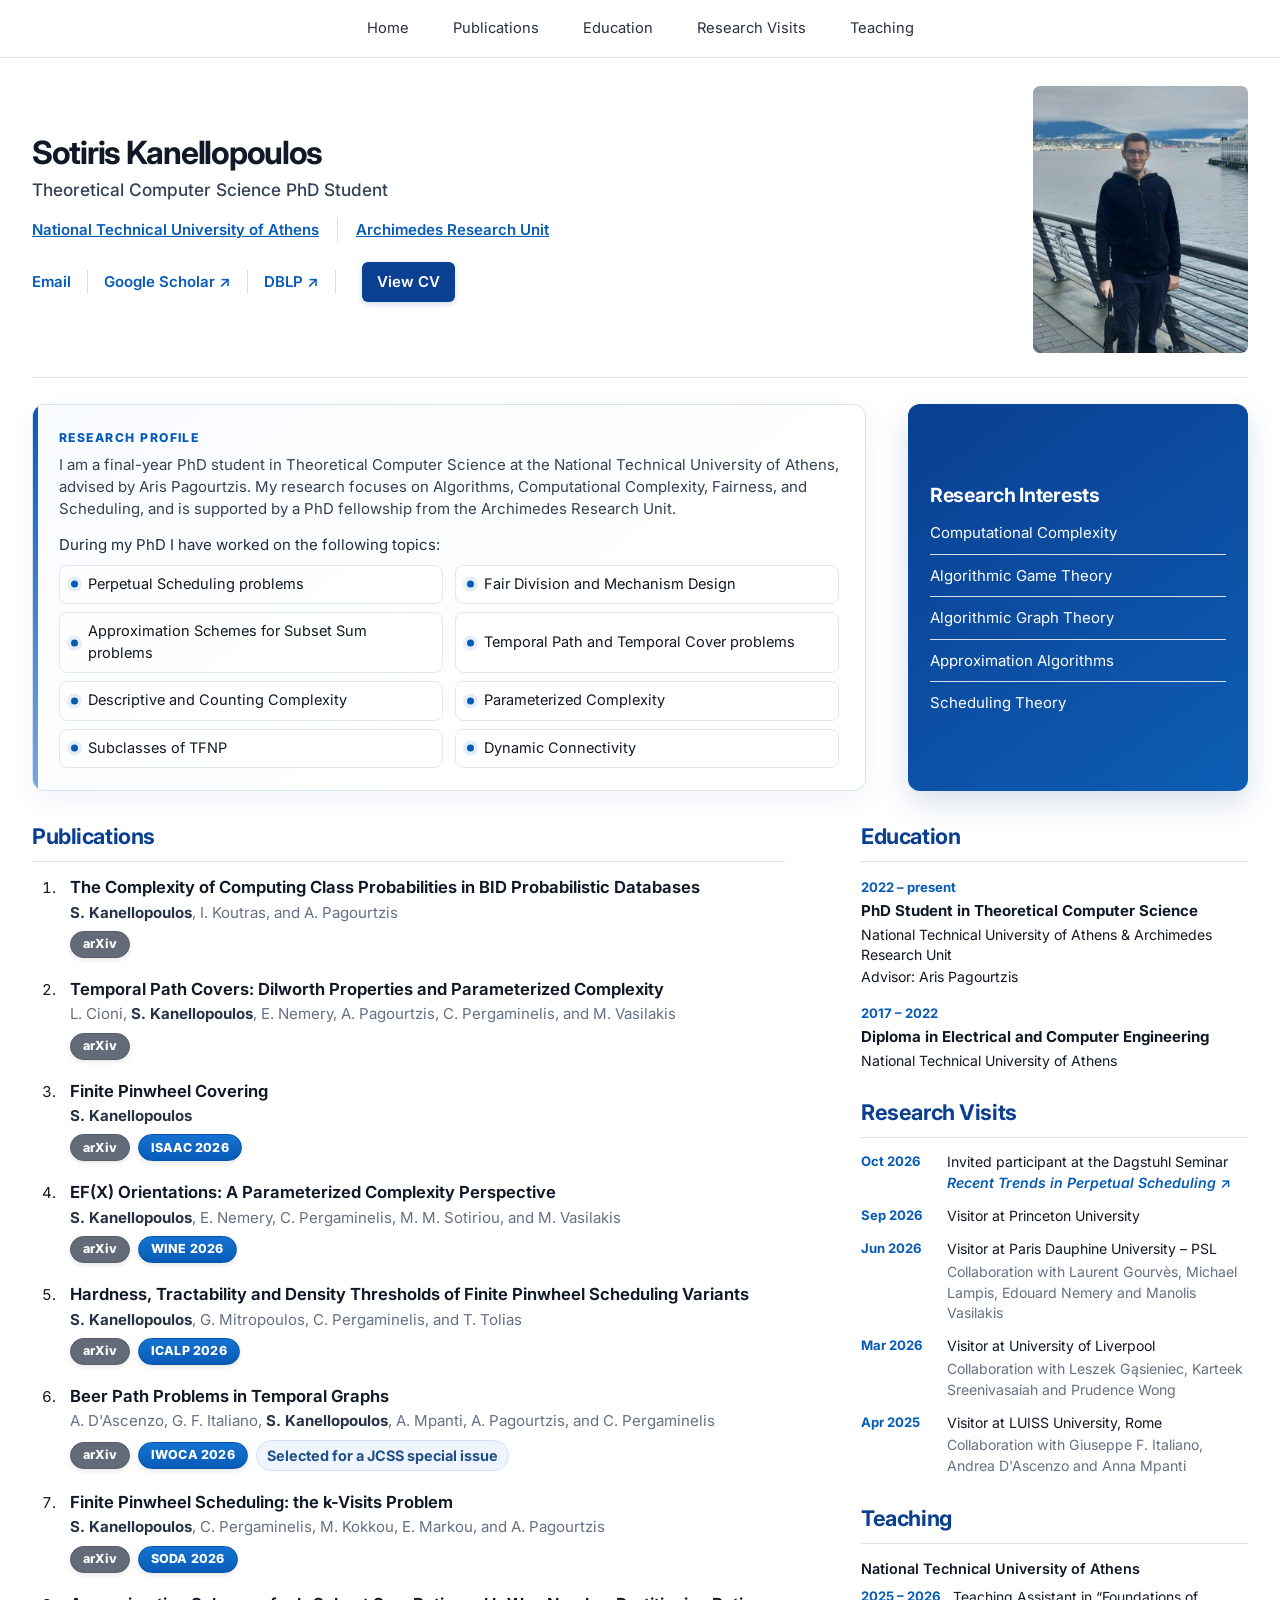
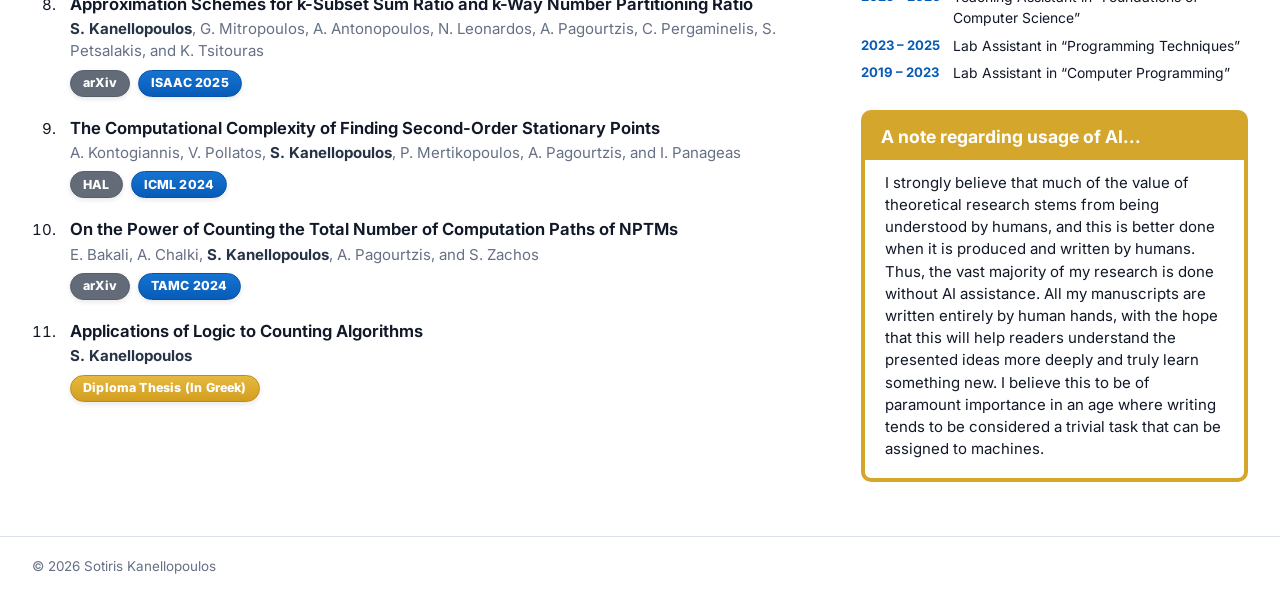
==== index.html @ 63fe0622 "Add files via upload" ====
<!doctype html>
<html lang="en">
<head>
  <meta charset="utf-8">
  <meta name="viewport" content="width=device-width, initial-scale=1">
  <meta name="description" content="Academic homepage of Sotiris Kanellopoulos, Theoretical Computer Science PhD student at the National Technical University of Athens and Archimedes Research Unit.">
  <title>Sotiris Kanellopoulos — Theoretical Computer Science</title>
  <link rel="preconnect" href="https://fonts.googleapis.com">
  <link rel="preconnect" href="https://fonts.gstatic.com" crossorigin>
  <link href="https://fonts.googleapis.com/css2?family=Inter:wght@400;500;600;700&family=Source+Serif+4:wght@600;700&display=swap" rel="stylesheet">
  <link rel="stylesheet" href="styles.css">
</head>
<body>
  <a class="skip-link" href="#main">Skip to content</a>

  <header class="site-header">
    <div class="nav-wrap">
      <button class="menu-button" aria-expanded="false" aria-controls="navigation">Menu</button>
      <nav id="navigation" aria-label="Primary navigation">
        <a href="#top">Home</a>
        <a href="#publications">Publications</a>
        <a href="#education">Education</a>
        <a href="#visits">Research Visits</a>
        <a href="#teaching">Teaching</a>
      </nav>
    </div>
  </header>

  <main id="main" class="page-shell">
    <section id="top" class="profile-header">
      <div class="profile-main">
        <h1>Sotiris Kanellopoulos</h1>
        <p class="position">Theoretical Computer Science PhD Student</p>

        <div class="affiliation-row" aria-label="Affiliations">
          <a href="https://www.ntua.gr/en/" target="_blank" rel="noopener">National Technical University of Athens</a>
          <span class="divider" aria-hidden="true"></span>
          <a href="https://archimedesai.gr/en/" target="_blank" rel="noopener">Archimedes Research Unit</a>
        </div>

        <div class="profile-links" aria-label="Profile links">
          <a href="mailto:sotkanel99@gmail.com">Email</a>
          <span class="link-divider" aria-hidden="true"></span>
          <a href="https://scholar.google.com/citations?user=l8Dv_PEAAAAJ&amp;hl=en" target="_blank" rel="noopener">Google Scholar ↗</a>
          <span class="link-divider" aria-hidden="true"></span>
          <a href="https://dblp.org/pid/349/8067.html" target="_blank" rel="noopener">DBLP ↗</a>
          <span class="link-divider" aria-hidden="true"></span>
          <a class="cv-button" href="assets/cv_Sotiris.pdf" target="_blank">View CV</a>
        </div>
      </div>
      <figure class="portrait">
        <img src="assets/profile.jpg" alt="Portrait of Sotiris Kanellopoulos">
      </figure>
    </section>

    <section id="research" class="research-intro">
      <div class="research-copy">
        <div class="research-kicker">Research profile</div>
        <p class="research-lead">I am a final-year PhD student in Theoretical Computer Science at the National Technical University of Athens, advised by Aris Pagourtzis. My research focuses on Algorithms, Computational Complexity, Fairness, and Scheduling, and is supported by a PhD fellowship from the Archimedes Research Unit.</p>
        <p class="research-subheading">During my PhD I have worked on the following topics:</p>
        <ul class="research-topics">
          <li>Perpetual Scheduling problems</li>
          <li>Fair Division and Mechanism Design</li>
          <li>Approximation Schemes for Subset Sum problems</li>
          <li>Temporal Path and Temporal Cover problems</li>
		  <li>Descriptive and Counting Complexity</li>
		  <li>Parameterized Complexity</li>
          <li>Subclasses of TFNP</li>
		  <li>Dynamic Connectivity</li>
        </ul>
      </div>
      <aside class="interest-card">
        <h2>Research Interests</h2>
        <ul class="interest-list">
          <li>Computational Complexity</li>
          <li>Algorithmic Game Theory</li>
          <li>Algorithmic Graph Theory</li>
          <li>Approximation Algorithms</li>
          <li>Scheduling Theory</li>
        </ul>
      </aside>
    </section>

    <div class="content-grid">
      <section id="publications" class="main-column">
        <h2 class="section-heading">Publications</h2>
        <ol class="publication-list">
		  <li>
            <article class="publication">
              <h3>The Complexity of Computing Class Probabilities in BID Probabilistic Databases</h3>
              <p class="authors"><strong>S. Kanellopoulos</strong>, I. Koutras, and A. Pagourtzis</p>
              <div class="badges">
                <a class="badge badge-preprint" href="https://arxiv.org/abs/2609.21245" target="_blank" rel="noopener">arXiv</a>
              </div>
            </article>
          </li>
          <li>
            <article class="publication">
              <h3>Temporal Path Covers: Dilworth Properties and Parameterized Complexity</h3>
              <p class="authors">L. Cioni, <strong>S. Kanellopoulos</strong>, E. Nemery, A. Pagourtzis, C. Pergaminelis, and M. Vasilakis</p>
              <div class="badges">
                <a class="badge badge-preprint" href="https://arxiv.org/abs/2607.00118" target="_blank" rel="noopener">arXiv</a>
              </div>
            </article>
          </li>
		  <li>
            <article class="publication">
              <h3>Finite Pinwheel Covering</h3>
              <p class="authors"><strong>S. Kanellopoulos</strong></p>
              <div class="badges">
                <a class="badge badge-preprint" href="https://arxiv.org/abs/2607.28574" target="_blank" rel="noopener">arXiv</a><a class="badge badge-venue" href="placeholder" target="_blank" rel="noopener">ISAAC 2026</a>
              </div>
            </article>
          </li>
          <li>
            <article class="publication">
              <h3>EF(X) Orientations: A Parameterized Complexity Perspective</h3>
              <p class="authors"><strong>S. Kanellopoulos</strong>, E. Nemery, C. Pergaminelis, M. M. Sotiriou, and M. Vasilakis</p>
              <div class="badges">
                <a class="badge badge-preprint" href="https://arxiv.org/abs/2512.25033" target="_blank" rel="noopener">arXiv</a><a class="badge badge-venue" href="placeholder" target="_blank" rel="noopener">WINE 2026</a>
              </div>
            </article>
          </li>
          <li>
            <article class="publication">
              <h3>Hardness, Tractability and Density Thresholds of Finite Pinwheel Scheduling Variants</h3>
              <p class="authors"><strong>S. Kanellopoulos</strong>, G. Mitropoulos, C. Pergaminelis, and T. Tolias</p>
              <div class="badges"><a class="badge badge-preprint" href="https://arxiv.org/abs/2604.16030" target="_blank" rel="noopener">arXiv</a><a class="badge badge-venue" href="https://drops.dagstuhl.de/entities/document/10.4230/LIPIcs.ICALP.2026.122" target="_blank" rel="noopener">ICALP 2026</a></div>
            </article>
          </li>
          <li>
            <article class="publication">
              <h3>Beer Path Problems in Temporal Graphs</h3>
              <p class="authors">A. D'Ascenzo, G. F. Italiano, <strong>S. Kanellopoulos</strong>, A. Mpanti, A. Pagourtzis, and C. Pergaminelis</p>
              <div class="badges"><a class="badge badge-preprint" href="https://arxiv.org/abs/2507.08685" target="_blank" rel="noopener">arXiv</a><a class="badge badge-venue" href="https://link.springer.com/chapter/10.1007/978-3-032-27732-9_16" target="_blank" rel="noopener">IWOCA 2026</a><span class="note note-highlight">Selected for a JCSS special issue</span></div>
            </article>
          </li>
          <li>
            <article class="publication">
              <h3>Finite Pinwheel Scheduling: the k-Visits Problem</h3>
              <p class="authors"><strong>S. Kanellopoulos</strong>, C. Pergaminelis, M. Kokkou, E. Markou, and A. Pagourtzis</p>
              <div class="badges"><a class="badge badge-preprint" href="https://arxiv.org/abs/2507.11681" target="_blank" rel="noopener">arXiv</a><a class="badge badge-venue" href="https://epubs.siam.org/doi/10.1137/1.9781611978971.16" target="_blank" rel="noopener">SODA 2026</a></div>
            </article>
          </li>
          <li>
            <article class="publication">
              <h3>Approximation Schemes for k-Subset Sum Ratio and k-Way Number Partitioning Ratio</h3>
              <p class="authors"><strong>S. Kanellopoulos</strong>, G. Mitropoulos, A. Antonopoulos, N. Leonardos, A. Pagourtzis, C. Pergaminelis, S. Petsalakis, and K. Tsitouras</p>
              <div class="badges"><a class="badge badge-preprint" href="https://arxiv.org/abs/2503.18241" target="_blank" rel="noopener">arXiv</a><a class="badge badge-venue" href="https://drops.dagstuhl.de/entities/document/10.4230/LIPIcs.ISAAC.2025.44" target="_blank" rel="noopener">ISAAC 2025</a></div>
            </article>
          </li>
          <li>
            <article class="publication">
              <h3>The Computational Complexity of Finding Second-Order Stationary Points</h3>
              <p class="authors">A. Kontogiannis, V. Pollatos, <strong>S. Kanellopoulos</strong>, P. Mertikopoulos, A. Pagourtzis, and I. Panageas</p>
              <div class="badges"><a class="badge badge-preprint" href="https://hal.science/hal-04629307v1/file/Main.pdf" target="_blank" rel="noopener">HAL</a><a class="badge badge-venue" href="https://dl.acm.org/doi/10.5555/3692070.3693079" target="_blank" rel="noopener">ICML 2024</a></div>
            </article>
          </li>
          <li>
            <article class="publication">
              <h3>On the Power of Counting the Total Number of Computation Paths of NPTMs</h3>
              <p class="authors">E. Bakali, A. Chalki, <strong>S. Kanellopoulos</strong>, A. Pagourtzis, and S. Zachos</p>
              <div class="badges"><a class="badge badge-preprint" href="https://arxiv.org/abs/2306.11614" target="_blank" rel="noopener">arXiv</a><a class="badge badge-venue" href="https://link.springer.com/chapter/10.1007/978-981-97-2340-9_18" target="_blank" rel="noopener">TAMC 2024</a></div>
            </article>
          </li>
		  <li>
            <article class="publication">
              <h3>Applications of Logic to Counting Algorithms</h3>
              <p class="authors"><strong>S. Kanellopoulos</strong></p>
              <div class="badges"><a class="badge badge-thesis" href="https://scholar.google.com/scholar?oi=bibs&cluster=3427278727958970105&btnI=1&hl=en" target="_blank" rel="noopener">Diploma Thesis (In Greek)</a></div>
            </article>
          </li>
        </ol>
      </section>

      <aside class="side-column">
        <section id="education" class="sidebar-section">
          <h2 class="section-heading">Education</h2>
          <article class="compact-entry">
            <span class="date">2022 – present</span>
            <h3>PhD Student in Theoretical Computer Science</h3>
            <p>National Technical University of Athens & Archimedes Research Unit</p>
            <p>Advisor: Aris Pagourtzis</p>
          </article>
          <article class="compact-entry">
            <span class="date">2017 – 2022</span>
            <h3>Diploma in Electrical and Computer Engineering</h3>
            <p>National Technical University of Athens</p>
          </article>
        </section>

        <section id="visits" class="sidebar-section">
          <h2 class="section-heading">Research Visits</h2>
          <div class="timeline">
            <article><span class="date">Oct 2026</span><div><p>Invited participant at the Dagstuhl Seminar <a href="https://www.dagstuhl.de/seminars/seminar-calendar/seminar-details/26412" target="_blank" rel="noopener"><em>Recent Trends in Perpetual Scheduling</em> ↗</a></p></div></article>
            <article><span class="date">Sep 2026</span><div><p>Visitor at Princeton University</p></div></article>
            <article><span class="date">Jun 2026</span><div><p>Visitor at Paris Dauphine University – PSL</p><p class="muted">Collaboration with Laurent Gourvès, Michael Lampis, Edouard Nemery and Manolis Vasilakis</p></div></article>
            <article><span class="date">Mar 2026</span><div><p>Visitor at University of Liverpool</p><p class="muted">Collaboration with Leszek Gąsieniec, Karteek Sreenivasaiah and Prudence Wong</p></div></article>
            <article><span class="date">Apr 2025</span><div><p>Visitor at LUISS University, Rome</p><p class="muted">Collaboration with Giuseppe F. Italiano, Andrea D'Ascenzo and Anna Mpanti</p></div></article>
          </div>
        </section>

        <section id="teaching" class="sidebar-section">
          <h2 class="section-heading">Teaching</h2>
          <p class="institution">National Technical University of Athens</p>
          <ul class="teaching-list">
            <li><span class="date">2025 – 2026</span><span>Teaching Assistant in “Foundations of Computer Science”</span></li>
            <li><span class="date">2023 – 2025</span><span>Lab Assistant in “Programming Techniques”</span></li>
            <li><span class="date">2019 – 2023</span><span>Lab Assistant in “Computer Programming”</span></li>
          </ul>
        </section>

        <section class="announcement-box" aria-labelledby="announcement-heading">
          <h2 id="announcement-heading">A note regarding usage of AI...</h2>
          <p>I strongly believe that much of the value of theoretical research stems from being understood by humans, and this is better done when it is produced and written by humans. Thus, the vast majority of my research is done without AI assistance. All my manuscripts are written entirely by human hands, with the hope that this will help readers understand the presented ideas more deeply and truly learn something new. I believe this to be of paramount importance in an age where writing tends to be considered a trivial task that can be assigned to machines.</p>
        </section>
      </aside>
    </div>
  </main>

  <footer><div class="page-shell footer-inner">© <span id="year"></span> Sotiris Kanellopoulos</div></footer>
  <script src="script.js"></script>
</body>
</html>
---- styles.css ----
:root {
  --ink: #111827;
  --muted: #667085;
  --navy: #0a3f91;
  --blue: #075bb8;
  --line: #d9e0ea;
  --soft: #f4f8fd;
  --paper: #ffffff;
  --preprint: #5f6773;
  --max: 1360px;
}

* { box-sizing: border-box; }
html { scroll-behavior: smooth; }
body {
  margin: 0;
  color: var(--ink);
  background: var(--paper);
  font-family: Inter, system-ui, sans-serif;
  font-size: 15px;
  line-height: 1.48;
}
a { color: var(--blue); }
.page-shell { width: min(calc(100% - 64px), var(--max)); margin: 0 auto; }
.skip-link { position: absolute; left: -9999px; }
.skip-link:focus { left: 16px; top: 16px; z-index: 50; background: white; padding: 8px 12px; }

.site-header {
  position: sticky;
  top: 0;
  z-index: 20;
  background: rgba(255,255,255,.96);
  border-bottom: 1px solid var(--line);
  backdrop-filter: blur(10px);
}
.nav-wrap { width: min(calc(100% - 64px), var(--max)); margin: auto; min-height: 56px; display: flex; justify-content: center; align-items: center; }
nav { display: flex; gap: 44px; }
nav a { color: #283044; text-decoration: none; font-size: .92rem; padding: 18px 0 15px; border-bottom: 2px solid transparent; }
nav a:hover, nav a:focus { color: var(--navy); border-bottom-color: var(--blue); }
.menu-button { display: none; }

.profile-header {
  display: grid;
  grid-template-columns: minmax(0,1fr) 215px;
  align-items: center;
  gap: 54px;
  padding: 28px 0 24px;
  border-bottom: 1px solid var(--line);
}
h1 { margin: 0; font-size: clamp(1.7rem, 2.5vw, 2.35rem); line-height: 1.08; letter-spacing: -.04em; font-weight: 700; }
.position { margin: 6px 0 16px; color: #344054; font-size: 1.08rem; font-weight: 500; }
.affiliation-row { display: flex; align-items: center; flex-wrap: wrap; gap: 18px; font-weight: 600; }
.divider, .link-divider { width: 1px; height: 24px; background: var(--line); display: inline-block; }
.profile-links { display: flex; align-items: center; flex-wrap: wrap; gap: 16px; margin-top: 20px; }
.profile-links a { text-decoration: none; font-weight: 600; }
.cv-button { margin-left: 10px; background: var(--navy); color: white !important; padding: 9px 15px; border-radius: 6px; box-shadow: 0 2px 6px rgba(10,63,145,.18); }
.portrait { margin: 0; justify-self: end; }
.portrait img { width: 215px; height: 267px; image-rendering: auto; object-fit: cover; object-position: center top; display: block; border-radius: 7px; }

.research-intro {
  display: grid;
  grid-template-columns: minmax(0,1fr) 340px;
  gap: 42px;
  padding: 26px 0 30px;
  align-items: stretch;
}
.research-copy {
  position: relative;
  overflow: hidden;
  background: linear-gradient(145deg, #f8fbff 0%, #ffffff 68%);
  border: 1px solid #d6e2f1;
  border-radius: 12px;
  padding: 24px 26px 22px;
  box-shadow: 0 10px 28px rgba(10,63,145,.055);
}
.research-copy::before {
  content: "";
  position: absolute;
  inset: 0 auto 0 0;
  width: 5px;
  background: linear-gradient(180deg, var(--blue), #7aa7df);
}
.research-kicker {
  color: var(--blue);
  font-size: .76rem;
  font-weight: 800;
  letter-spacing: .12em;
  text-transform: uppercase;
  margin-bottom: 7px;
}
.research-copy h2 {
  margin: 0 0 10px;
  color: var(--navy);
  font-size: 1.45rem;
  line-height: 1.2;
  letter-spacing: -.025em;
}
.research-lead { margin: 0 0 14px; max-width: 900px; color: #344054; }
.research-subheading { margin: 0 0 8px; font-weight: 400; color: #1f2d44; }
.research-topics {
  margin: 0;
  padding: 0;
  list-style: none;
  display: grid;
  grid-template-columns: repeat(2, minmax(0,1fr));
  gap: 8px 12px;
}
.research-topics li {
  position: relative;
  margin: 0;
  padding: 8px 10px 8px 28px;
  border: 1px solid #e1e8f2;
  border-radius: 8px;
  background: rgba(255,255,255,.82);
  break-inside: avoid;
  display: flex;
  align-items: center;
  font-size: .91rem;
}
.research-topics li::before {
  content: "";
  position: absolute;
  left: 11px;
  top: 50%;
  width: 7px;
  height: 7px;
  border-radius: 50%;
  background: var(--blue);
  transform: translateY(-50%);
  box-shadow: 0 0 0 4px rgba(7,91,184,.10);
}
.interest-card {
  background: linear-gradient(145deg,#0a3f91,#0d5db4);
  color: white;
  border: 0;
  border-radius: 12px;
  padding: 22px 22px;
  box-shadow: 0 12px 30px rgba(10,63,145,.16);
  display: flex;
  flex-direction: column;
  justify-content: center;
}
.interest-card h2 { margin: 0 0 12px; color: white; font-size: 1.22rem; letter-spacing: -.015em; }
.interest-card p { margin: 0; color: rgba(255,255,255,.9); line-height: 1.65; }

.content-grid { display: grid; grid-template-columns: minmax(0,1.85fr) minmax(340px,.95fr); gap: 76px; align-items: start; padding-bottom: 54px; }
.section-heading { margin: 0 0 14px; padding-bottom: 8px; border-bottom: 1px solid var(--line); color: var(--navy); font-size: 1.35rem; letter-spacing: -.02em; }

.publication-list { margin: 0; padding-left: 28px; }
.publication-list > li { padding-left: 10px; margin: 0 0 20px; }
.publication h3 { margin: 0 0 3px; font-size: 1.04rem; line-height: 1.35; font-weight: 650; }
.authors { color: var(--muted); margin: 0; font-size: .94rem; }
.authors strong { color: #263246; }
.badges { display: flex; flex-wrap: wrap; gap: 8px; align-items: center; margin-top: 7px; }
.badge {
  display: inline-flex;
  align-items: center;
  justify-content: center;
  min-height: 27px;
  color: white;
  text-decoration: none;
  border-radius: 999px;
  padding: 5px 12px;
  font-size: .78rem;
  font-weight: 800;
  line-height: 1;
  letter-spacing: .015em;
  border: 1px solid transparent;
  box-shadow: 0 2px 5px rgba(17,24,39,.10);
}
.badge-preprint {
  background: #626b77;
  border-color: #555e69;
}
.badge-venue {
  background: linear-gradient(180deg, #1673d1, #075bb8);
  border-color: #0752a6;
}
.badge-journal {
  background: linear-gradient(180deg, #d94a4a, #c62828);
  border-color: #b51f1f;
}
.badge-thesis {
  background: linear-gradient(180deg, #e5b93f, #d39e1f);
  border-color: #bd8b18;
}
a.badge:hover,
a.badge:focus {
  transform: translateY(-1px);
  filter: brightness(.97);
  box-shadow: 0 4px 9px rgba(17,24,39,.16);
}

span.badge {
  cursor: default;
}

.note {
  color: var(--muted);
  font-size: .82rem;
  font-style: italic;
}

.note-highlight {
  color: #1f4f85;
  font-size: .9rem;
  font-style: normal;
  font-weight: 700;
  background: #eef5ff;
  border: 1px solid #cfe0f6;
  border-radius: 999px;
  padding: 4px 10px;
}

.side-column { min-width: 0; }
.sidebar-section { margin-bottom: 26px; }
.compact-entry { margin-bottom: 14px; }
.compact-entry h3 { margin: 2px 0; font-size: .94rem; }
.compact-entry p { margin: 1px 0; font-size: .88rem; }
.date { color: var(--blue); font-weight: 700; font-size: .82rem; white-space: nowrap; }
.timeline { display: grid; gap: 12px; }
.timeline article { display: grid; grid-template-columns: 75px minmax(0,1fr); gap: 11px; }
.timeline p { margin: 0; font-size: .88rem; }
.timeline .muted { color: var(--muted); margin-top: 2px; }
.timeline a { text-decoration: none; font-weight: 600; }
.institution { margin: 0 0 8px; font-weight: 600; font-size: .9rem; }
.teaching-list { margin: 0; padding: 0; list-style: none; display: grid; gap: 7px; }
.teaching-list li { display: grid; grid-template-columns: 82px minmax(0,1fr); gap: 10px; font-size: .87rem; }

footer { border-top: 1px solid var(--line); color: var(--muted); font-size: .84rem; }
.footer-inner { padding: 20px 0; }

@media (max-width: 980px) {
  .content-grid { grid-template-columns: 1fr; gap: 38px; }
  .side-column { display: grid; grid-template-columns: repeat(2,minmax(0,1fr)); gap: 28px; }
  .sidebar-section:last-child { grid-column: 1 / -1; }
}
@media (max-width: 760px) {
  .page-shell, .nav-wrap { width: min(calc(100% - 30px), var(--max)); }
  .menu-button { display: block; margin-left: auto; border: 1px solid var(--line); background: white; border-radius: 5px; padding: 6px 10px; }
  .nav-wrap { justify-content: flex-end; }
  nav { display: none; position: absolute; top: 56px; left: 0; right: 0; background: white; border-bottom: 1px solid var(--line); padding: 12px 15px; flex-direction: column; gap: 4px; }
  nav.open { display: flex; }
  nav a { padding: 8px 0; }
  .profile-header { grid-template-columns: 1fr; gap: 20px; }
  .portrait { justify-self: start; order: -1; }
  .portrait img { width: 165px; height: 205px; image-rendering: auto; }
  .affiliation-row { align-items: flex-start; flex-direction: column; gap: 5px; }
  .divider, .link-divider { display: none; }
  .profile-links { align-items: flex-start; gap: 10px 18px; }
  .cv-button { margin-left: 0; }
  .research-intro { grid-template-columns: 1fr; gap: 22px; }
  .research-topics { grid-template-columns: 1fr; }
  .side-column { grid-template-columns: 1fr; }
  .sidebar-section:last-child { grid-column: auto; }
  .content-grid { padding-bottom: 34px; }
}


.interest-list {
  list-style: none;
  margin: 0;
  padding: 0;
  display: grid;
  gap: 0.62rem;
}

.interest-list li {
  padding-bottom: 0.62rem;
  border-bottom: 1px solid var(--line);
  color: var(--ink-soft);
  line-height: 1.45;
}

.interest-list li:last-child {
  padding-bottom: 0;
  border-bottom: 0;
}

/* Announcement box */
.announcement-box {
  border: 4px solid #d4a72c;
  border-radius: 10px;
  background: transparent;
  padding: 18px 20px;
}
.announcement-box h2 {
  margin: -18px -20px 12px;
  padding: 10px 16px;
  background: #d4a72c;
  color: #ffffff;
  font-size: 1.1rem;
}
.announcement-box p { margin: 0; }
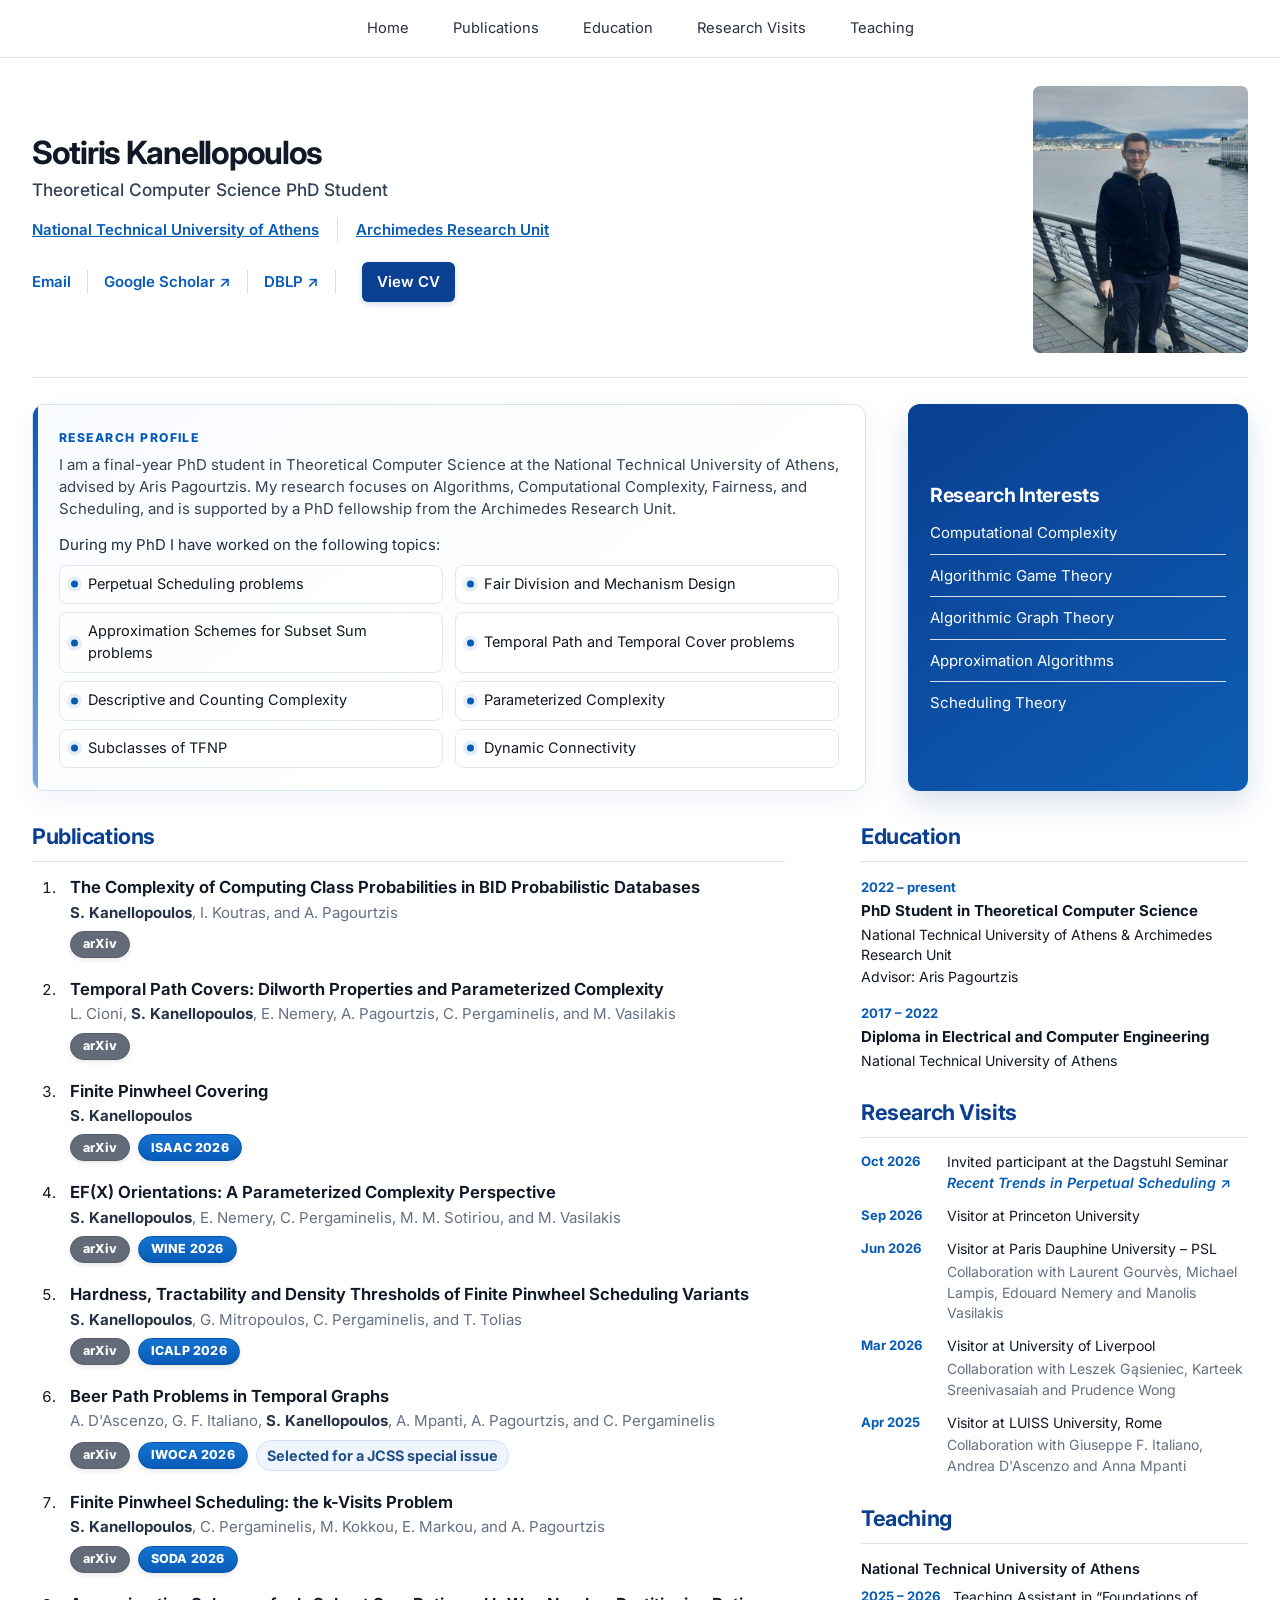
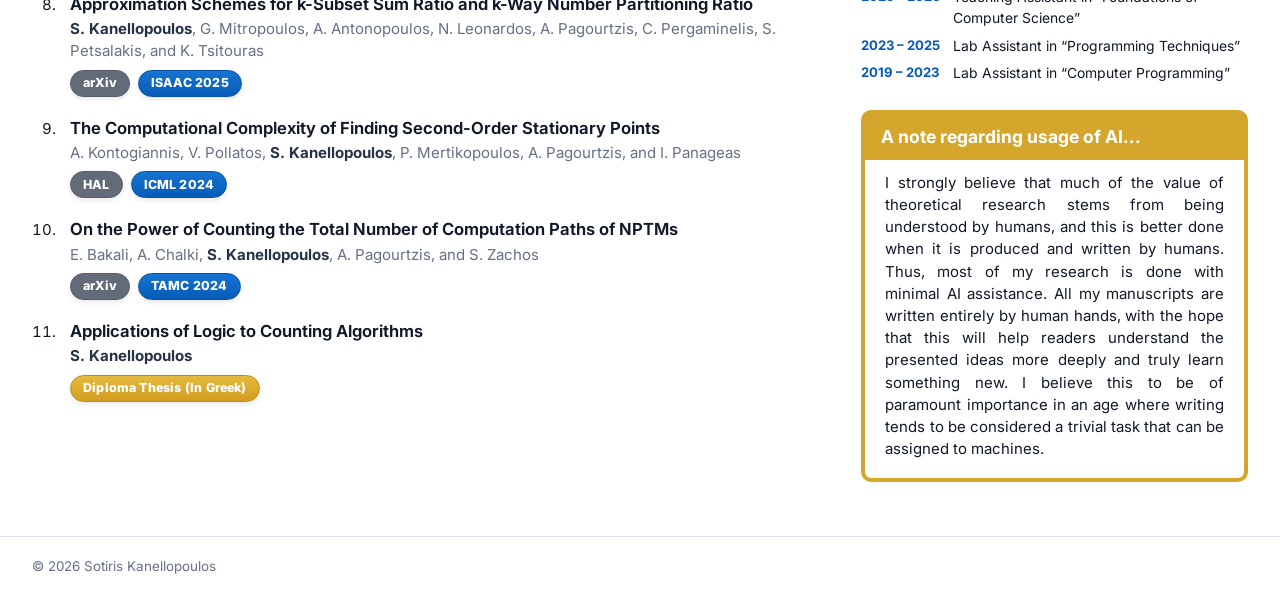
==== commit 22b294b1: "Add files via upload" ====
--- a/index.html
+++ b/index.html
@@ -212,7 +212,7 @@
 
         <section class="announcement-box" aria-labelledby="announcement-heading">
           <h2 id="announcement-heading">A note regarding usage of AI...</h2>
-          <p>I strongly believe that much of the value of theoretical research stems from being understood by humans, and this is better done when it is produced and written by humans. Thus, the vast majority of my research is done without AI assistance. All my manuscripts are written entirely by human hands, with the hope that this will help readers understand the presented ideas more deeply and truly learn something new. I believe this to be of paramount importance in an age where writing tends to be considered a trivial task that can be assigned to machines.</p>
+          <p>I strongly believe that much of the value of theoretical research stems from being understood by humans, and this is better done when it is produced and written by humans. Thus, most of my research is done with minimal AI assistance. All my manuscripts are written entirely by human hands, with the hope that this will help readers understand the presented ideas more deeply and truly learn something new. I believe this to be of paramount importance in an age where writing tends to be considered a trivial task that can be assigned to machines.</p>
         </section>
       </aside>
     </div>
--- a/styles.css
+++ b/styles.css
@@ -291,4 +291,4 @@
   color: #ffffff;
   font-size: 1.1rem;
 }
-.announcement-box p { margin: 0; }
+.announcement-box p { margin: 0; text-align: justify;}
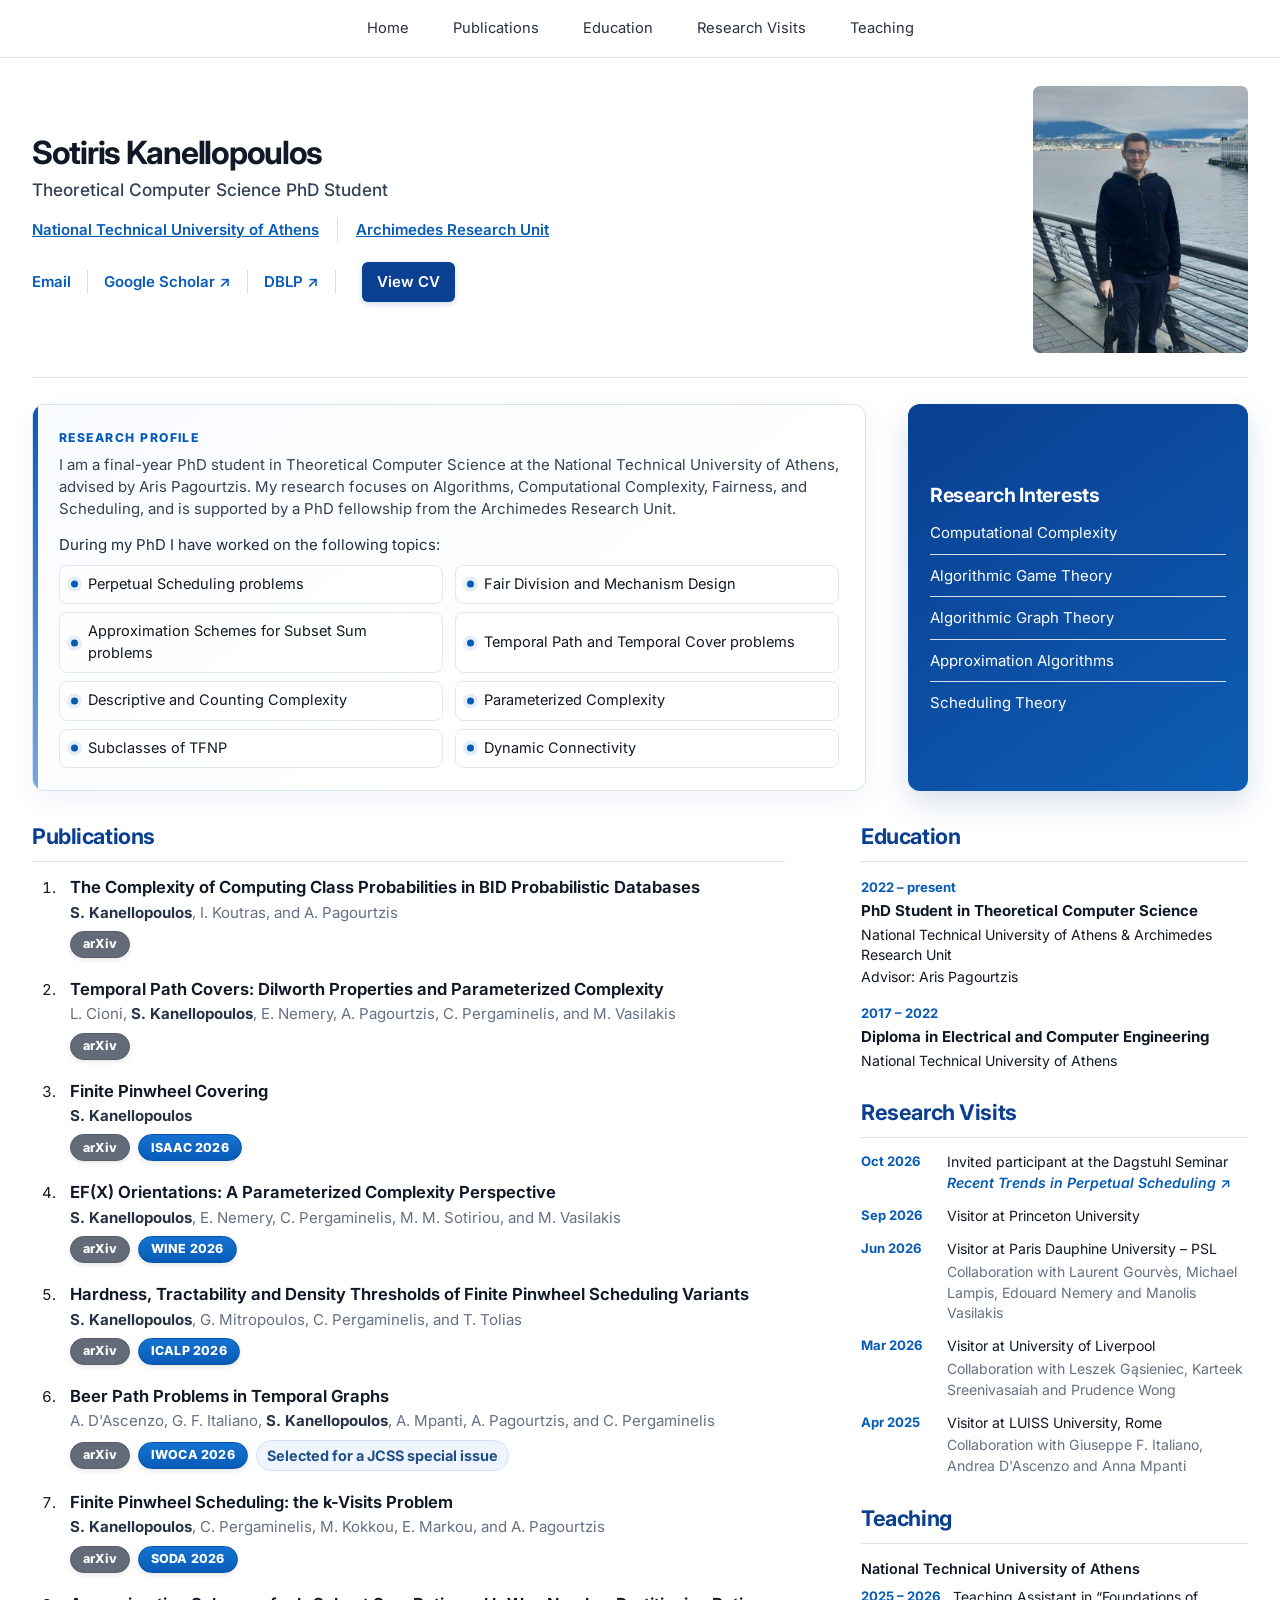
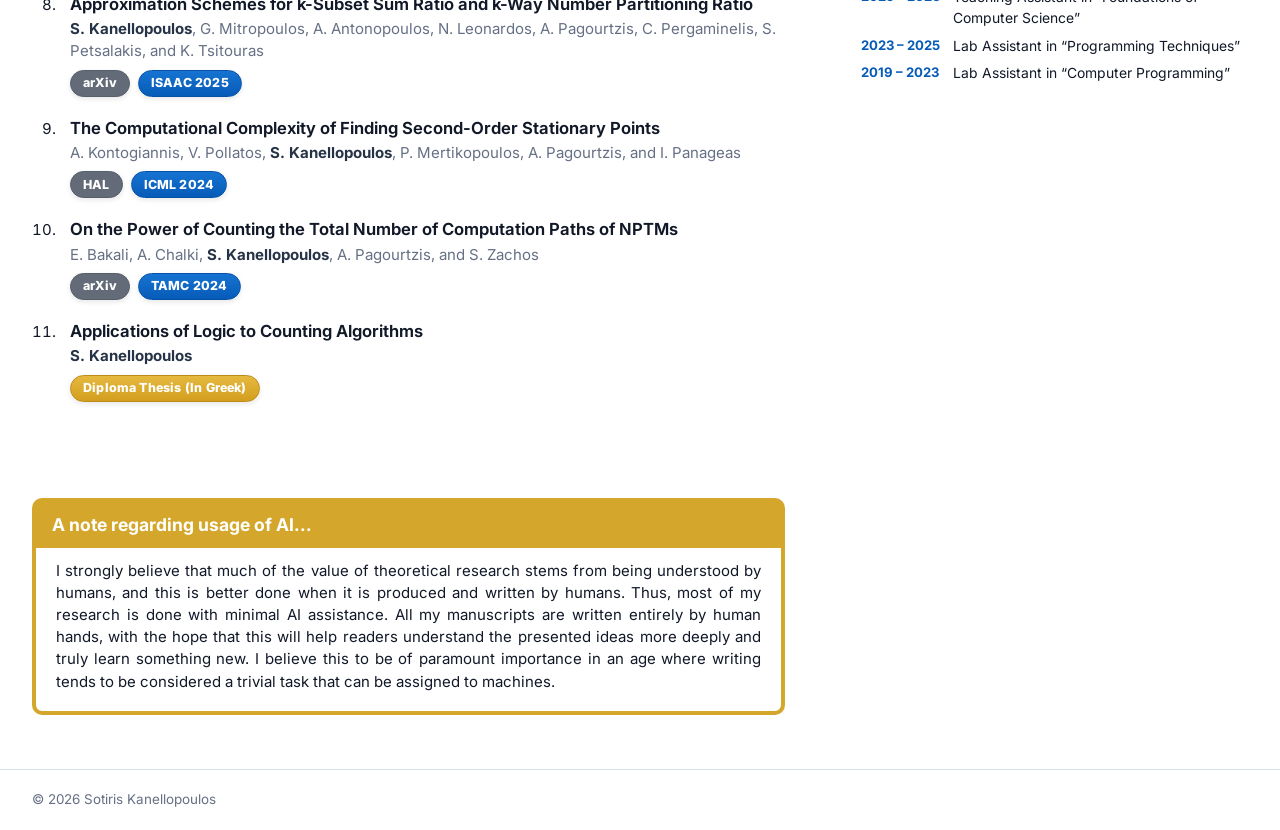
==== commit 43852fa6: "Add files via upload" ====
--- a/index.html
+++ b/index.html
@@ -210,11 +210,13 @@
           </ul>
         </section>
 
+
+      </aside>
+
         <section class="announcement-box" aria-labelledby="announcement-heading">
           <h2 id="announcement-heading">A note regarding usage of AI...</h2>
           <p>I strongly believe that much of the value of theoretical research stems from being understood by humans, and this is better done when it is produced and written by humans. Thus, most of my research is done with minimal AI assistance. All my manuscripts are written entirely by human hands, with the hope that this will help readers understand the presented ideas more deeply and truly learn something new. I believe this to be of paramount importance in an age where writing tends to be considered a trivial task that can be assigned to machines.</p>
         </section>
-      </aside>
     </div>
   </main>
 
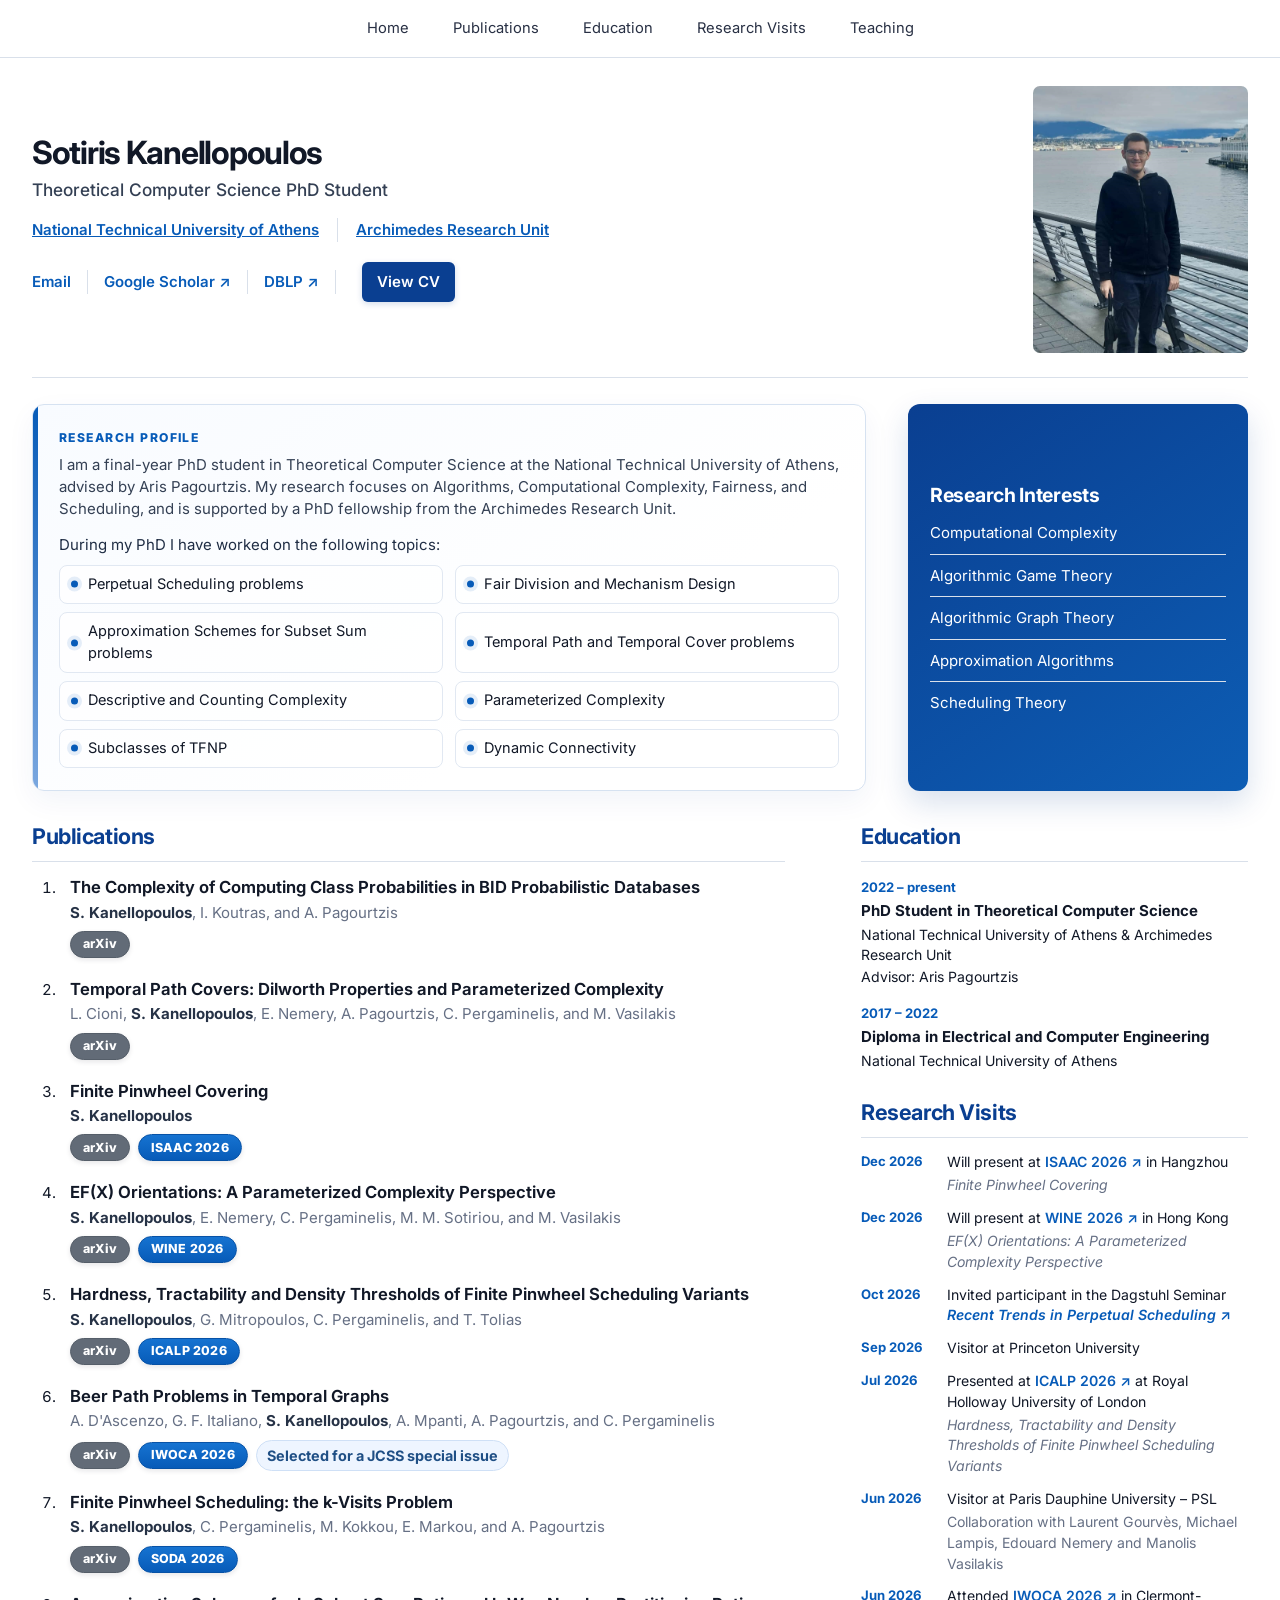
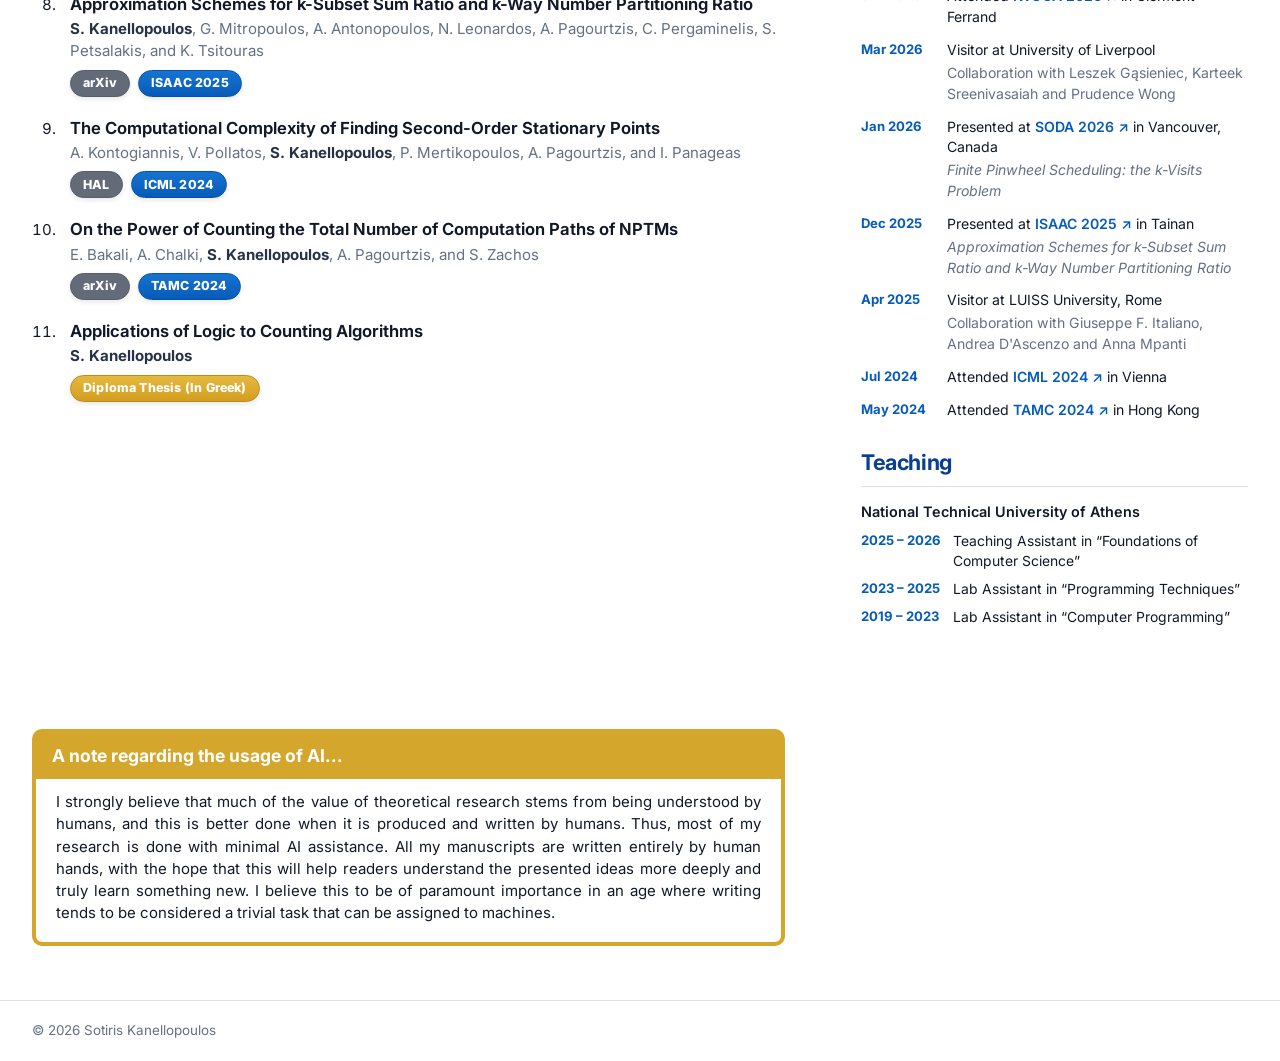
==== commit 3f1db076: "Add files via upload" ====
--- a/index.html
+++ b/index.html
@@ -192,11 +192,19 @@
         <section id="visits" class="sidebar-section">
           <h2 class="section-heading">Research Visits</h2>
           <div class="timeline">
-            <article><span class="date">Oct 2026</span><div><p>Invited participant at the Dagstuhl Seminar <a href="https://www.dagstuhl.de/seminars/seminar-calendar/seminar-details/26412" target="_blank" rel="noopener"><em>Recent Trends in Perpetual Scheduling</em> ↗</a></p></div></article>
+			<article><span class="date">Dec 2026</span><div><p>Will present at <a href="https://www.algo-door.com/isaac2026/" target="_blank" rel="noopener">ISAAC 2026 ↗</a> in Hangzhou </p><p class="muted"><em>Finite Pinwheel Covering</em></p></div></article>
+			<article><span class="date">Dec 2026</span><div><p>Will present at <a href="https://wine2026conf.github.io/" target="_blank" rel="noopener">WINE 2026 ↗</a> in Hong Kong </p><p class="muted"><em>EF(X) Orientations: A Parameterized Complexity Perspective</em></p></div></article>
+            <article><span class="date">Oct 2026</span><div><p>Invited participant in the Dagstuhl Seminar <a href="https://www.dagstuhl.de/seminars/seminar-calendar/seminar-details/26412" target="_blank" rel="noopener"><em>Recent Trends in Perpetual Scheduling</em> ↗</a></p></div></article>
             <article><span class="date">Sep 2026</span><div><p>Visitor at Princeton University</p></div></article>
-            <article><span class="date">Jun 2026</span><div><p>Visitor at Paris Dauphine University – PSL</p><p class="muted">Collaboration with Laurent Gourvès, Michael Lampis, Edouard Nemery and Manolis Vasilakis</p></div></article>
-            <article><span class="date">Mar 2026</span><div><p>Visitor at University of Liverpool</p><p class="muted">Collaboration with Leszek Gąsieniec, Karteek Sreenivasaiah and Prudence Wong</p></div></article>
-            <article><span class="date">Apr 2025</span><div><p>Visitor at LUISS University, Rome</p><p class="muted">Collaboration with Giuseppe F. Italiano, Andrea D'Ascenzo and Anna Mpanti</p></div></article>
+            <article><span class="date">Jul 2026</span><div><p>Presented at <a href="https://icalppodcspaa2026.cs.rhul.ac.uk/" target="_blank" rel="noopener">ICALP 2026 ↗</a> at Royal Holloway University of London </p><p class="muted"><em>Hardness, Tractability and Density Thresholds of Finite Pinwheel Scheduling Variants</em></p></div></article>
+			<article><span class="date">Jun 2026</span><div><p>Visitor at Paris Dauphine University – PSL</p><p class="muted">Collaboration with Laurent Gourvès, Michael Lampis, Edouard Nemery and Manolis Vasilakis</p></div></article>
+            <article><span class="date">Jun 2026</span><div><p>Attended <a href="https://iwoca2026.limos.fr/" target="_blank" rel="noopener">IWOCA 2026 ↗</a> in Clermont-Ferrand </p></div></article>
+			<article><span class="date">Mar 2026</span><div><p>Visitor at University of Liverpool</p><p class="muted">Collaboration with Leszek Gąsieniec, Karteek Sreenivasaiah and Prudence Wong</p></div></article>
+            <article><span class="date">Jan 2026</span><div><p>Presented at <a href="https://www.siam.org/conferences-events/past-event-archive/soda26/" target="_blank" rel="noopener">SODA 2026 ↗</a> in Vancouver, Canada </p><p class="muted"><em>Finite Pinwheel Scheduling: the k-Visits Problem</em></p></div></article>
+			<article><span class="date">Dec 2025</span><div><p>Presented at <a href="https://isaac2025.csie.ncku.edu.tw/" target="_blank" rel="noopener">ISAAC 2025 ↗</a> in Tainan </p><p class="muted"><em>Approximation Schemes for k-Subset Sum Ratio and k-Way Number Partitioning Ratio</em></p></div></article>
+			<article><span class="date">Apr 2025</span><div><p>Visitor at LUISS University, Rome</p><p class="muted">Collaboration with Giuseppe F. Italiano, Andrea D'Ascenzo and Anna Mpanti</p></div></article>
+			<article><span class="date">Jul 2024</span><div><p>Attended <a href="https://icml.cc/Conferences/2024" target="_blank" rel="noopener">ICML 2024 ↗</a> in Vienna </p></div></article>
+			<article><span class="date">May 2024</span><div><p>Attended <a href="https://tamc2024.comp.polyu.edu.hk/" target="_blank" rel="noopener">TAMC 2024 ↗</a> in Hong Kong </p></div></article>
           </div>
         </section>
 
@@ -214,7 +222,7 @@
       </aside>
 
         <section class="announcement-box" aria-labelledby="announcement-heading">
-          <h2 id="announcement-heading">A note regarding usage of AI...</h2>
+          <h2 id="announcement-heading">A note regarding the usage of AI...</h2>
           <p>I strongly believe that much of the value of theoretical research stems from being understood by humans, and this is better done when it is produced and written by humans. Thus, most of my research is done with minimal AI assistance. All my manuscripts are written entirely by human hands, with the hope that this will help readers understand the presented ideas more deeply and truly learn something new. I believe this to be of paramount importance in an age where writing tends to be considered a trivial task that can be assigned to machines.</p>
         </section>
     </div>
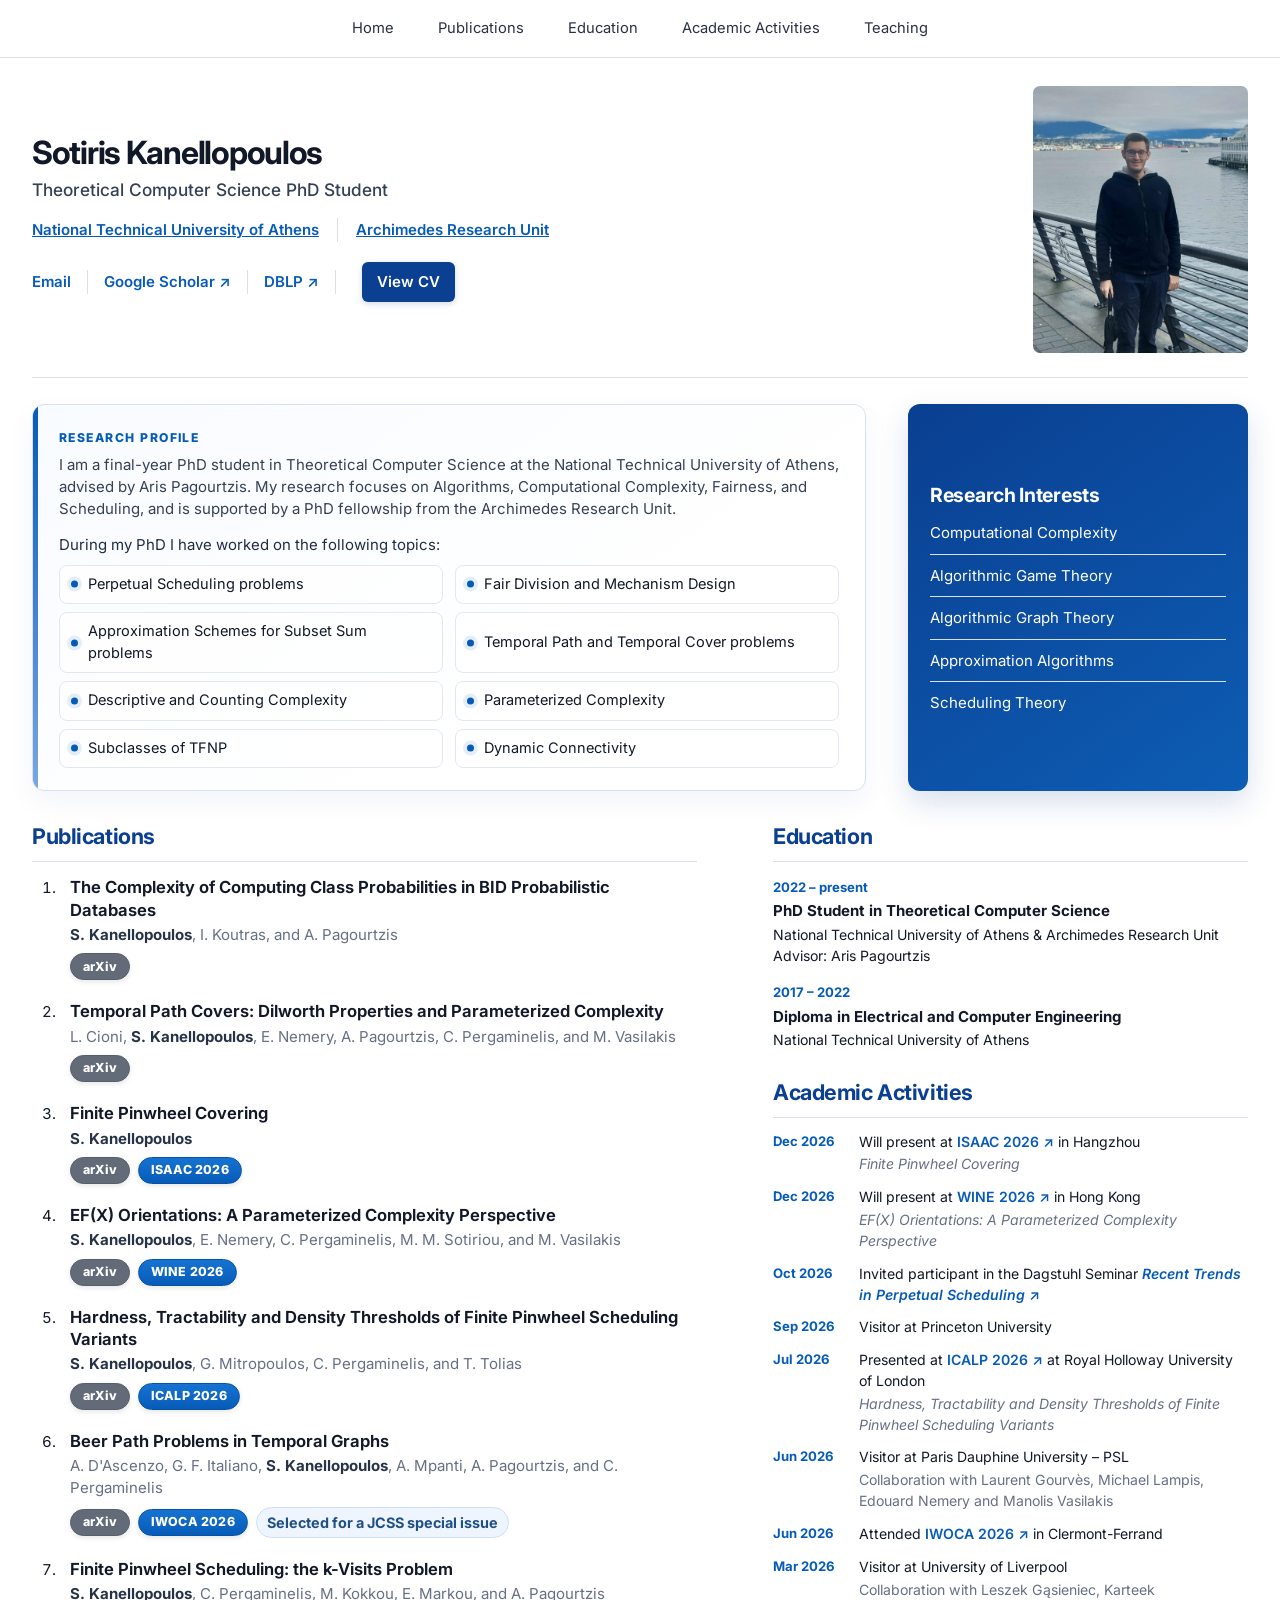
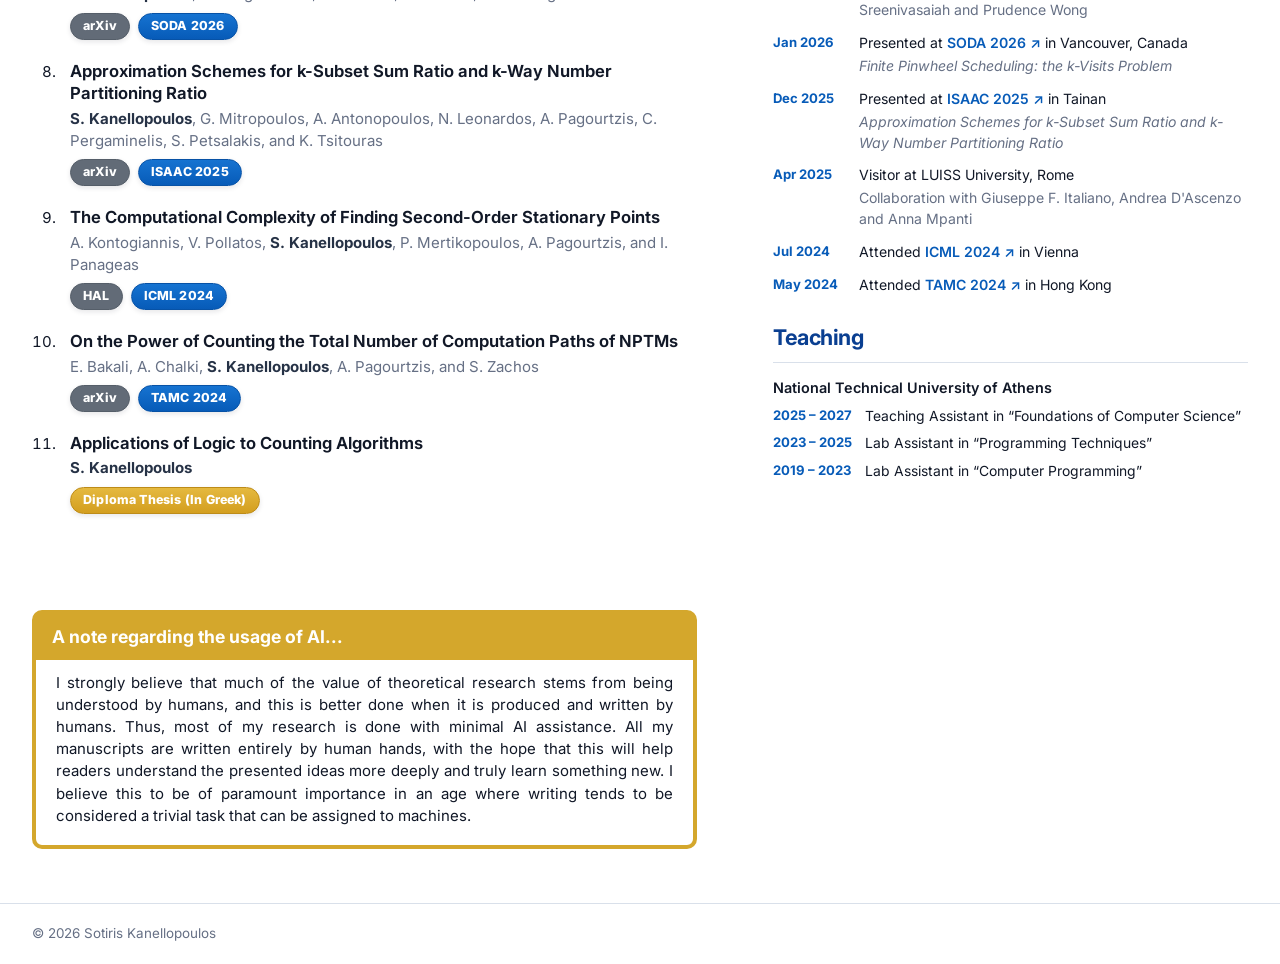
==== commit 8bbadbd4: "Add files via upload" ====
--- a/index.html
+++ b/index.html
@@ -20,7 +20,7 @@
         <a href="#top">Home</a>
         <a href="#publications">Publications</a>
         <a href="#education">Education</a>
-        <a href="#visits">Research Visits</a>
+        <a href="#visits">Academic Activities</a>
         <a href="#teaching">Teaching</a>
       </nav>
     </div>
@@ -190,7 +190,7 @@
         </section>
 
         <section id="visits" class="sidebar-section">
-          <h2 class="section-heading">Research Visits</h2>
+          <h2 class="section-heading">Academic Activities</h2>
           <div class="timeline">
 			<article><span class="date">Dec 2026</span><div><p>Will present at <a href="https://www.algo-door.com/isaac2026/" target="_blank" rel="noopener">ISAAC 2026 ↗</a> in Hangzhou </p><p class="muted"><em>Finite Pinwheel Covering</em></p></div></article>
 			<article><span class="date">Dec 2026</span><div><p>Will present at <a href="https://wine2026conf.github.io/" target="_blank" rel="noopener">WINE 2026 ↗</a> in Hong Kong </p><p class="muted"><em>EF(X) Orientations: A Parameterized Complexity Perspective</em></p></div></article>
@@ -212,7 +212,7 @@
           <h2 class="section-heading">Teaching</h2>
           <p class="institution">National Technical University of Athens</p>
           <ul class="teaching-list">
-            <li><span class="date">2025 – 2026</span><span>Teaching Assistant in “Foundations of Computer Science”</span></li>
+            <li><span class="date">2025 – 2027</span><span>Teaching Assistant in “Foundations of Computer Science”</span></li>
             <li><span class="date">2023 – 2025</span><span>Lab Assistant in “Programming Techniques”</span></li>
             <li><span class="date">2019 – 2023</span><span>Lab Assistant in “Computer Programming”</span></li>
           </ul>
--- a/styles.css
+++ b/styles.css
@@ -143,7 +143,7 @@
 .interest-card h2 { margin: 0 0 12px; color: white; font-size: 1.22rem; letter-spacing: -.015em; }
 .interest-card p { margin: 0; color: rgba(255,255,255,.9); line-height: 1.65; }
 
-.content-grid { display: grid; grid-template-columns: minmax(0,1.85fr) minmax(340px,.95fr); gap: 76px; align-items: start; padding-bottom: 54px; }
+.content-grid { display: grid; grid-template-columns: minmax(0,1.4fr) minmax(340px,1fr); gap: 76px; align-items: start; padding-bottom: 54px; }
 .section-heading { margin: 0 0 14px; padding-bottom: 8px; border-bottom: 1px solid var(--line); color: var(--navy); font-size: 1.35rem; letter-spacing: -.02em; }
 
 .publication-list { margin: 0; padding-left: 28px; }
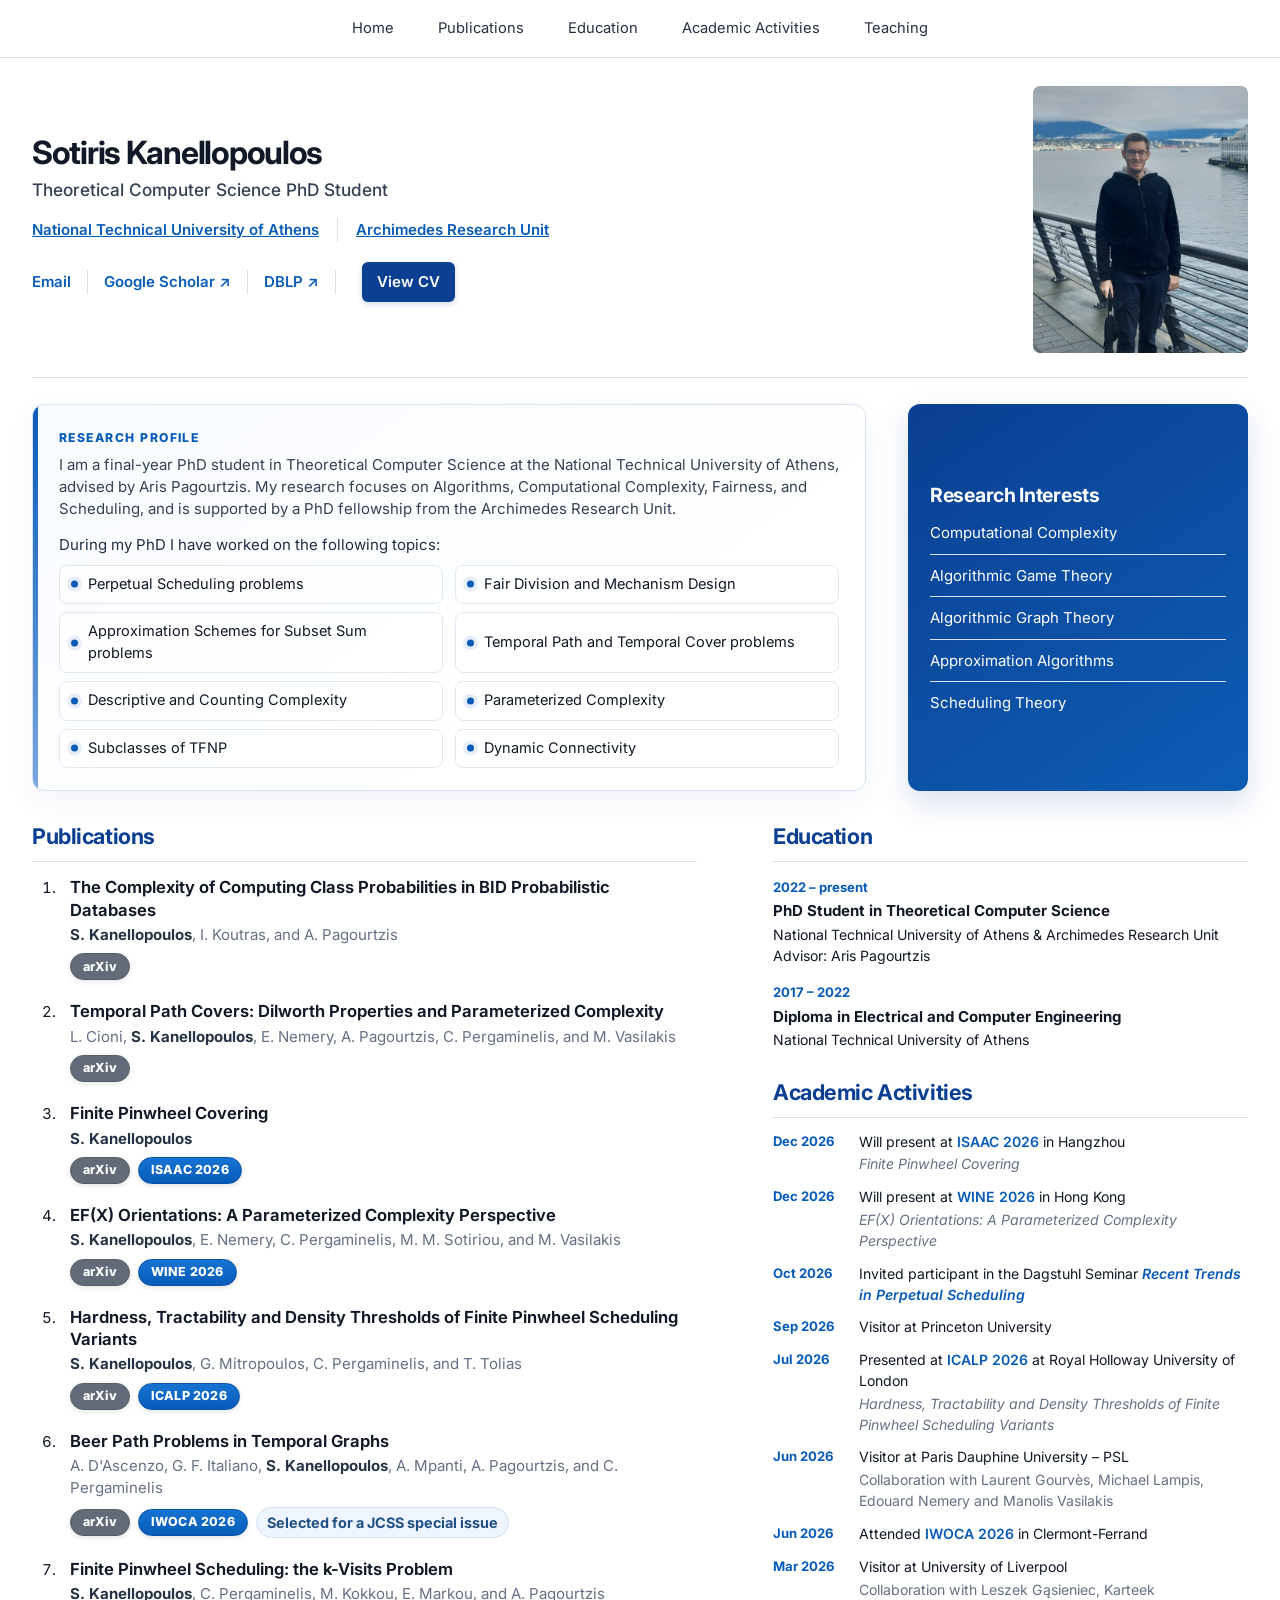
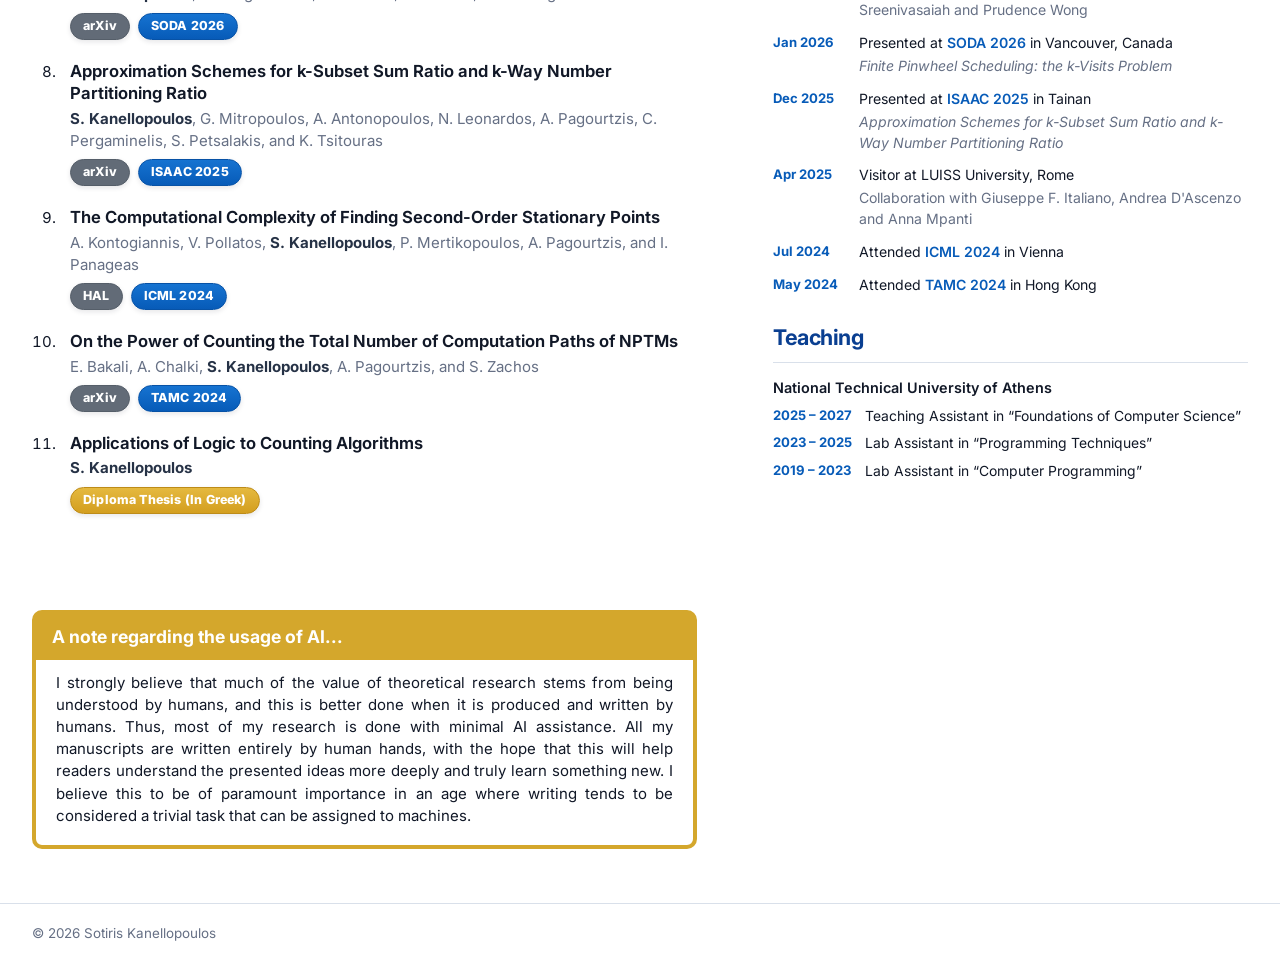
==== commit d33b6cdf: "Add files via upload" ====
--- a/index.html
+++ b/index.html
@@ -192,19 +192,19 @@
         <section id="visits" class="sidebar-section">
           <h2 class="section-heading">Academic Activities</h2>
           <div class="timeline">
-			<article><span class="date">Dec 2026</span><div><p>Will present at <a href="https://www.algo-door.com/isaac2026/" target="_blank" rel="noopener">ISAAC 2026 ↗</a> in Hangzhou </p><p class="muted"><em>Finite Pinwheel Covering</em></p></div></article>
-			<article><span class="date">Dec 2026</span><div><p>Will present at <a href="https://wine2026conf.github.io/" target="_blank" rel="noopener">WINE 2026 ↗</a> in Hong Kong </p><p class="muted"><em>EF(X) Orientations: A Parameterized Complexity Perspective</em></p></div></article>
-            <article><span class="date">Oct 2026</span><div><p>Invited participant in the Dagstuhl Seminar <a href="https://www.dagstuhl.de/seminars/seminar-calendar/seminar-details/26412" target="_blank" rel="noopener"><em>Recent Trends in Perpetual Scheduling</em> ↗</a></p></div></article>
+			<article><span class="date">Dec 2026</span><div><p>Will present at <a href="https://www.algo-door.com/isaac2026/" target="_blank" rel="noopener">ISAAC 2026</a> in Hangzhou </p><p class="muted"><em>Finite Pinwheel Covering</em></p></div></article>
+			<article><span class="date">Dec 2026</span><div><p>Will present at <a href="https://wine2026conf.github.io/" target="_blank" rel="noopener">WINE 2026</a> in Hong Kong </p><p class="muted"><em>EF(X) Orientations: A Parameterized Complexity Perspective</em></p></div></article>
+            <article><span class="date">Oct 2026</span><div><p>Invited participant in the Dagstuhl Seminar <a href="https://www.dagstuhl.de/seminars/seminar-calendar/seminar-details/26412" target="_blank" rel="noopener"><em>Recent Trends in Perpetual Scheduling</em></a></p></div></article>
             <article><span class="date">Sep 2026</span><div><p>Visitor at Princeton University</p></div></article>
-            <article><span class="date">Jul 2026</span><div><p>Presented at <a href="https://icalppodcspaa2026.cs.rhul.ac.uk/" target="_blank" rel="noopener">ICALP 2026 ↗</a> at Royal Holloway University of London </p><p class="muted"><em>Hardness, Tractability and Density Thresholds of Finite Pinwheel Scheduling Variants</em></p></div></article>
+            <article><span class="date">Jul 2026</span><div><p>Presented at <a href="https://icalppodcspaa2026.cs.rhul.ac.uk/" target="_blank" rel="noopener">ICALP 2026</a> at Royal Holloway University of London </p><p class="muted"><em>Hardness, Tractability and Density Thresholds of Finite Pinwheel Scheduling Variants</em></p></div></article>
 			<article><span class="date">Jun 2026</span><div><p>Visitor at Paris Dauphine University – PSL</p><p class="muted">Collaboration with Laurent Gourvès, Michael Lampis, Edouard Nemery and Manolis Vasilakis</p></div></article>
-            <article><span class="date">Jun 2026</span><div><p>Attended <a href="https://iwoca2026.limos.fr/" target="_blank" rel="noopener">IWOCA 2026 ↗</a> in Clermont-Ferrand </p></div></article>
+            <article><span class="date">Jun 2026</span><div><p>Attended <a href="https://iwoca2026.limos.fr/" target="_blank" rel="noopener">IWOCA 2026</a> in Clermont-Ferrand </p></div></article>
 			<article><span class="date">Mar 2026</span><div><p>Visitor at University of Liverpool</p><p class="muted">Collaboration with Leszek Gąsieniec, Karteek Sreenivasaiah and Prudence Wong</p></div></article>
-            <article><span class="date">Jan 2026</span><div><p>Presented at <a href="https://www.siam.org/conferences-events/past-event-archive/soda26/" target="_blank" rel="noopener">SODA 2026 ↗</a> in Vancouver, Canada </p><p class="muted"><em>Finite Pinwheel Scheduling: the k-Visits Problem</em></p></div></article>
-			<article><span class="date">Dec 2025</span><div><p>Presented at <a href="https://isaac2025.csie.ncku.edu.tw/" target="_blank" rel="noopener">ISAAC 2025 ↗</a> in Tainan </p><p class="muted"><em>Approximation Schemes for k-Subset Sum Ratio and k-Way Number Partitioning Ratio</em></p></div></article>
+            <article><span class="date">Jan 2026</span><div><p>Presented at <a href="https://www.siam.org/conferences-events/past-event-archive/soda26/" target="_blank" rel="noopener">SODA 2026</a> in Vancouver, Canada </p><p class="muted"><em>Finite Pinwheel Scheduling: the k-Visits Problem</em></p></div></article>
+			<article><span class="date">Dec 2025</span><div><p>Presented at <a href="https://isaac2025.csie.ncku.edu.tw/" target="_blank" rel="noopener">ISAAC 2025</a> in Tainan </p><p class="muted"><em>Approximation Schemes for k-Subset Sum Ratio and k-Way Number Partitioning Ratio</em></p></div></article>
 			<article><span class="date">Apr 2025</span><div><p>Visitor at LUISS University, Rome</p><p class="muted">Collaboration with Giuseppe F. Italiano, Andrea D'Ascenzo and Anna Mpanti</p></div></article>
-			<article><span class="date">Jul 2024</span><div><p>Attended <a href="https://icml.cc/Conferences/2024" target="_blank" rel="noopener">ICML 2024 ↗</a> in Vienna </p></div></article>
-			<article><span class="date">May 2024</span><div><p>Attended <a href="https://tamc2024.comp.polyu.edu.hk/" target="_blank" rel="noopener">TAMC 2024 ↗</a> in Hong Kong </p></div></article>
+			<article><span class="date">Jul 2024</span><div><p>Attended <a href="https://icml.cc/Conferences/2024" target="_blank" rel="noopener">ICML 2024</a> in Vienna </p></div></article>
+			<article><span class="date">May 2024</span><div><p>Attended <a href="https://tamc2024.comp.polyu.edu.hk/" target="_blank" rel="noopener">TAMC 2024</a> in Hong Kong </p></div></article>
           </div>
         </section>
 
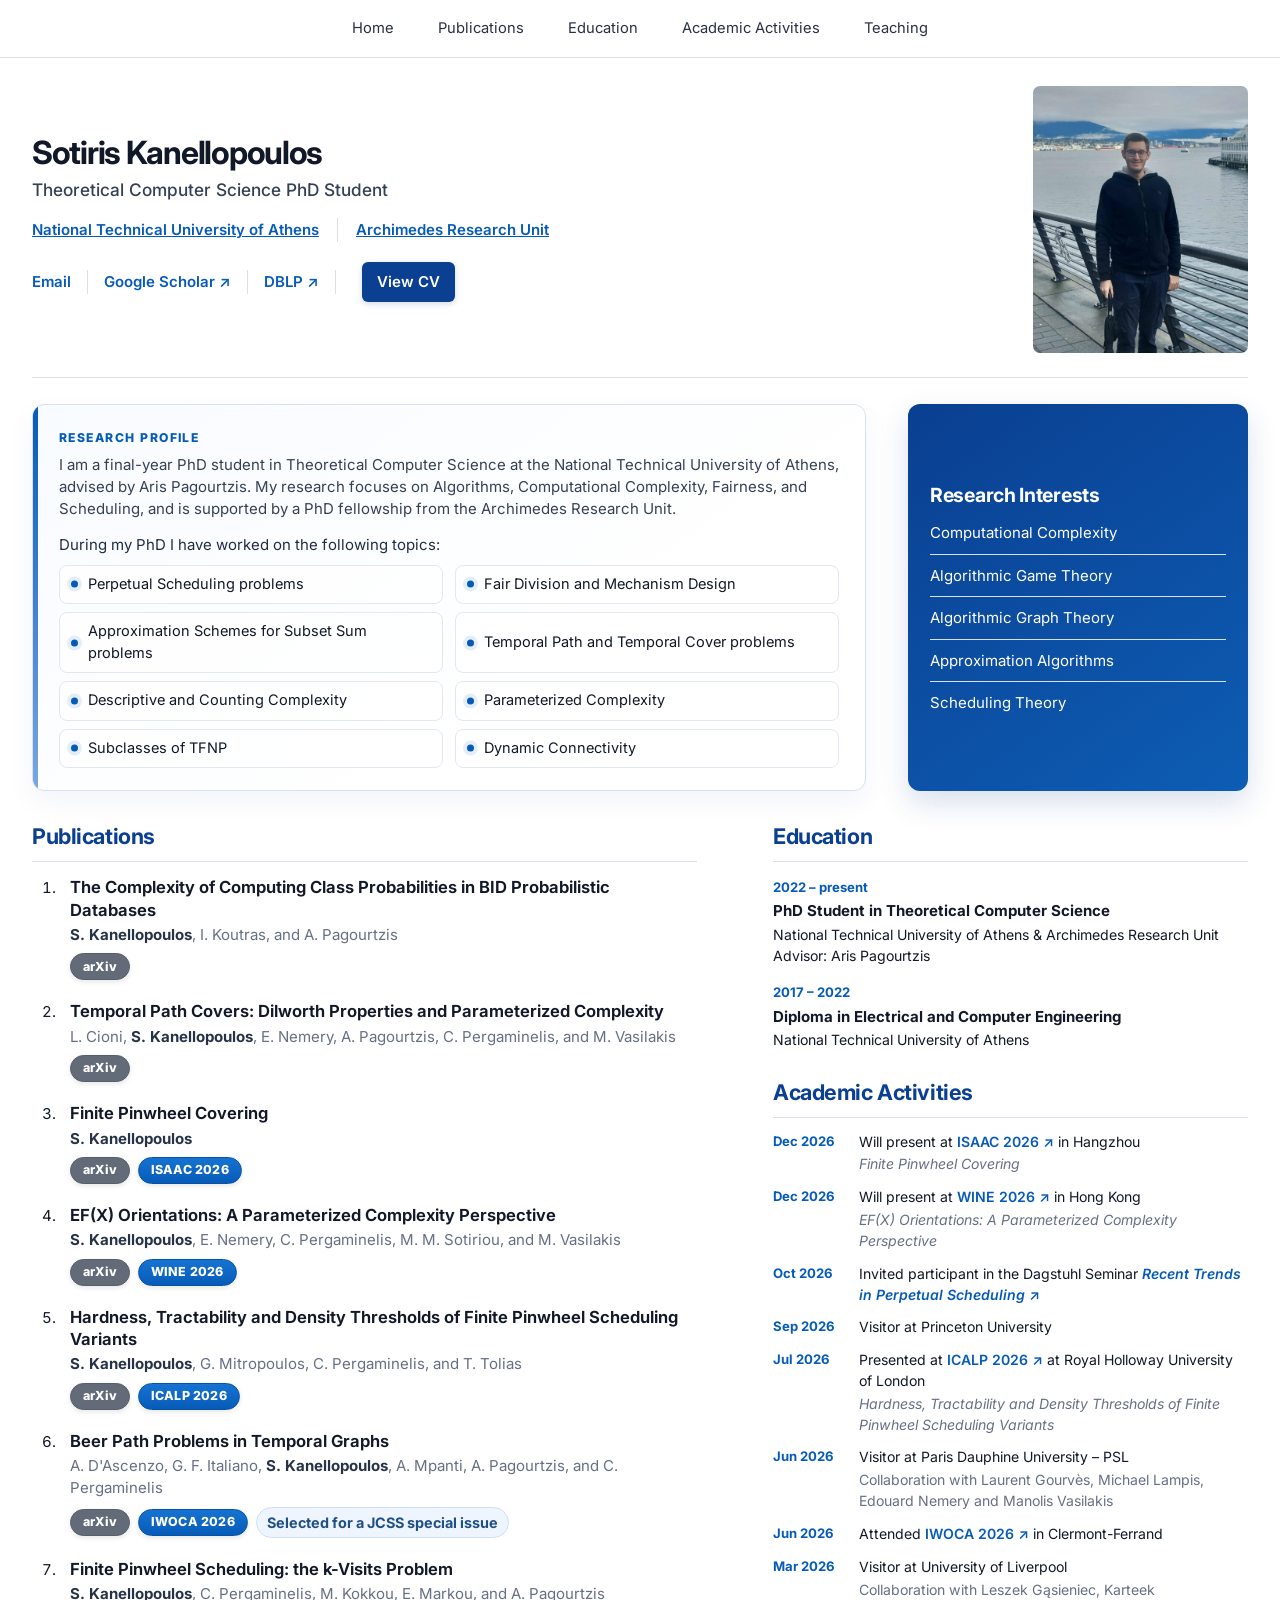
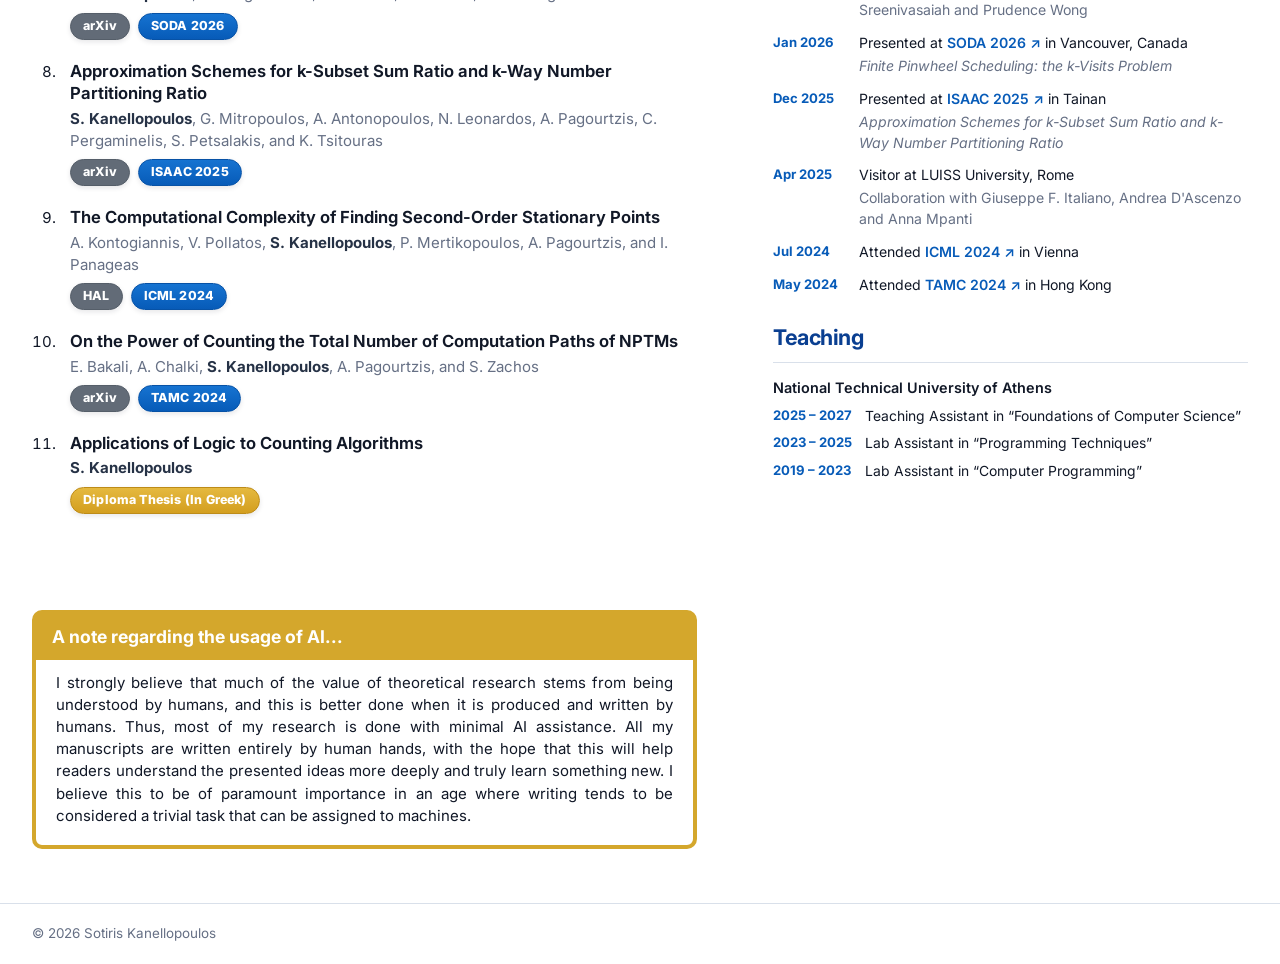
==== commit 571c3bef: "Add files via upload" ====
--- a/index.html
+++ b/index.html
@@ -192,19 +192,19 @@
         <section id="visits" class="sidebar-section">
           <h2 class="section-heading">Academic Activities</h2>
           <div class="timeline">
-			<article><span class="date">Dec 2026</span><div><p>Will present at <a href="https://www.algo-door.com/isaac2026/" target="_blank" rel="noopener">ISAAC 2026</a> in Hangzhou </p><p class="muted"><em>Finite Pinwheel Covering</em></p></div></article>
-			<article><span class="date">Dec 2026</span><div><p>Will present at <a href="https://wine2026conf.github.io/" target="_blank" rel="noopener">WINE 2026</a> in Hong Kong </p><p class="muted"><em>EF(X) Orientations: A Parameterized Complexity Perspective</em></p></div></article>
-            <article><span class="date">Oct 2026</span><div><p>Invited participant in the Dagstuhl Seminar <a href="https://www.dagstuhl.de/seminars/seminar-calendar/seminar-details/26412" target="_blank" rel="noopener"><em>Recent Trends in Perpetual Scheduling</em></a></p></div></article>
+			<article><span class="date">Dec 2026</span><div><p>Will present at <a href="https://www.algo-door.com/isaac2026/" target="_blank" rel="noopener">ISAAC 2026 ↗</a> in Hangzhou </p><p class="muted"><em>Finite Pinwheel Covering</em></p></div></article>
+			<article><span class="date">Dec 2026</span><div><p>Will present at <a href="https://wine2026conf.github.io/" target="_blank" rel="noopener">WINE 2026 ↗</a> in Hong Kong </p><p class="muted"><em>EF(X) Orientations: A Parameterized Complexity Perspective</em></p></div></article>
+            <article><span class="date">Oct 2026</span><div><p>Invited participant in the Dagstuhl Seminar <a href="https://www.dagstuhl.de/seminars/seminar-calendar/seminar-details/26412" target="_blank" rel="noopener"><em>Recent Trends in Perpetual Scheduling</em> ↗</a></p></div></article>
             <article><span class="date">Sep 2026</span><div><p>Visitor at Princeton University</p></div></article>
-            <article><span class="date">Jul 2026</span><div><p>Presented at <a href="https://icalppodcspaa2026.cs.rhul.ac.uk/" target="_blank" rel="noopener">ICALP 2026</a> at Royal Holloway University of London </p><p class="muted"><em>Hardness, Tractability and Density Thresholds of Finite Pinwheel Scheduling Variants</em></p></div></article>
+            <article><span class="date">Jul 2026</span><div><p>Presented at <a href="https://icalppodcspaa2026.cs.rhul.ac.uk/" target="_blank" rel="noopener">ICALP 2026 ↗</a> at Royal Holloway University of London </p><p class="muted"><em>Hardness, Tractability and Density Thresholds of Finite Pinwheel Scheduling Variants</em></p></div></article>
 			<article><span class="date">Jun 2026</span><div><p>Visitor at Paris Dauphine University – PSL</p><p class="muted">Collaboration with Laurent Gourvès, Michael Lampis, Edouard Nemery and Manolis Vasilakis</p></div></article>
-            <article><span class="date">Jun 2026</span><div><p>Attended <a href="https://iwoca2026.limos.fr/" target="_blank" rel="noopener">IWOCA 2026</a> in Clermont-Ferrand </p></div></article>
+            <article><span class="date">Jun 2026</span><div><p>Attended <a href="https://iwoca2026.limos.fr/" target="_blank" rel="noopener">IWOCA 2026 ↗</a> in Clermont-Ferrand </p></div></article>
 			<article><span class="date">Mar 2026</span><div><p>Visitor at University of Liverpool</p><p class="muted">Collaboration with Leszek Gąsieniec, Karteek Sreenivasaiah and Prudence Wong</p></div></article>
-            <article><span class="date">Jan 2026</span><div><p>Presented at <a href="https://www.siam.org/conferences-events/past-event-archive/soda26/" target="_blank" rel="noopener">SODA 2026</a> in Vancouver, Canada </p><p class="muted"><em>Finite Pinwheel Scheduling: the k-Visits Problem</em></p></div></article>
-			<article><span class="date">Dec 2025</span><div><p>Presented at <a href="https://isaac2025.csie.ncku.edu.tw/" target="_blank" rel="noopener">ISAAC 2025</a> in Tainan </p><p class="muted"><em>Approximation Schemes for k-Subset Sum Ratio and k-Way Number Partitioning Ratio</em></p></div></article>
+            <article><span class="date">Jan 2026</span><div><p>Presented at <a href="https://www.siam.org/conferences-events/past-event-archive/soda26/" target="_blank" rel="noopener">SODA 2026 ↗</a> in Vancouver, Canada </p><p class="muted"><em>Finite Pinwheel Scheduling: the k-Visits Problem</em></p></div></article>
+			<article><span class="date">Dec 2025</span><div><p>Presented at <a href="https://isaac2025.csie.ncku.edu.tw/" target="_blank" rel="noopener">ISAAC 2025 ↗</a> in Tainan </p><p class="muted"><em>Approximation Schemes for k-Subset Sum Ratio and k-Way Number Partitioning Ratio</em></p></div></article>
 			<article><span class="date">Apr 2025</span><div><p>Visitor at LUISS University, Rome</p><p class="muted">Collaboration with Giuseppe F. Italiano, Andrea D'Ascenzo and Anna Mpanti</p></div></article>
-			<article><span class="date">Jul 2024</span><div><p>Attended <a href="https://icml.cc/Conferences/2024" target="_blank" rel="noopener">ICML 2024</a> in Vienna </p></div></article>
-			<article><span class="date">May 2024</span><div><p>Attended <a href="https://tamc2024.comp.polyu.edu.hk/" target="_blank" rel="noopener">TAMC 2024</a> in Hong Kong </p></div></article>
+			<article><span class="date">Jul 2024</span><div><p>Attended <a href="https://icml.cc/Conferences/2024" target="_blank" rel="noopener">ICML 2024 ↗</a> in Vienna </p></div></article>
+			<article><span class="date">May 2024</span><div><p>Attended <a href="https://tamc2024.comp.polyu.edu.hk/" target="_blank" rel="noopener">TAMC 2024 ↗</a> in Hong Kong </p></div></article>
           </div>
         </section>
 
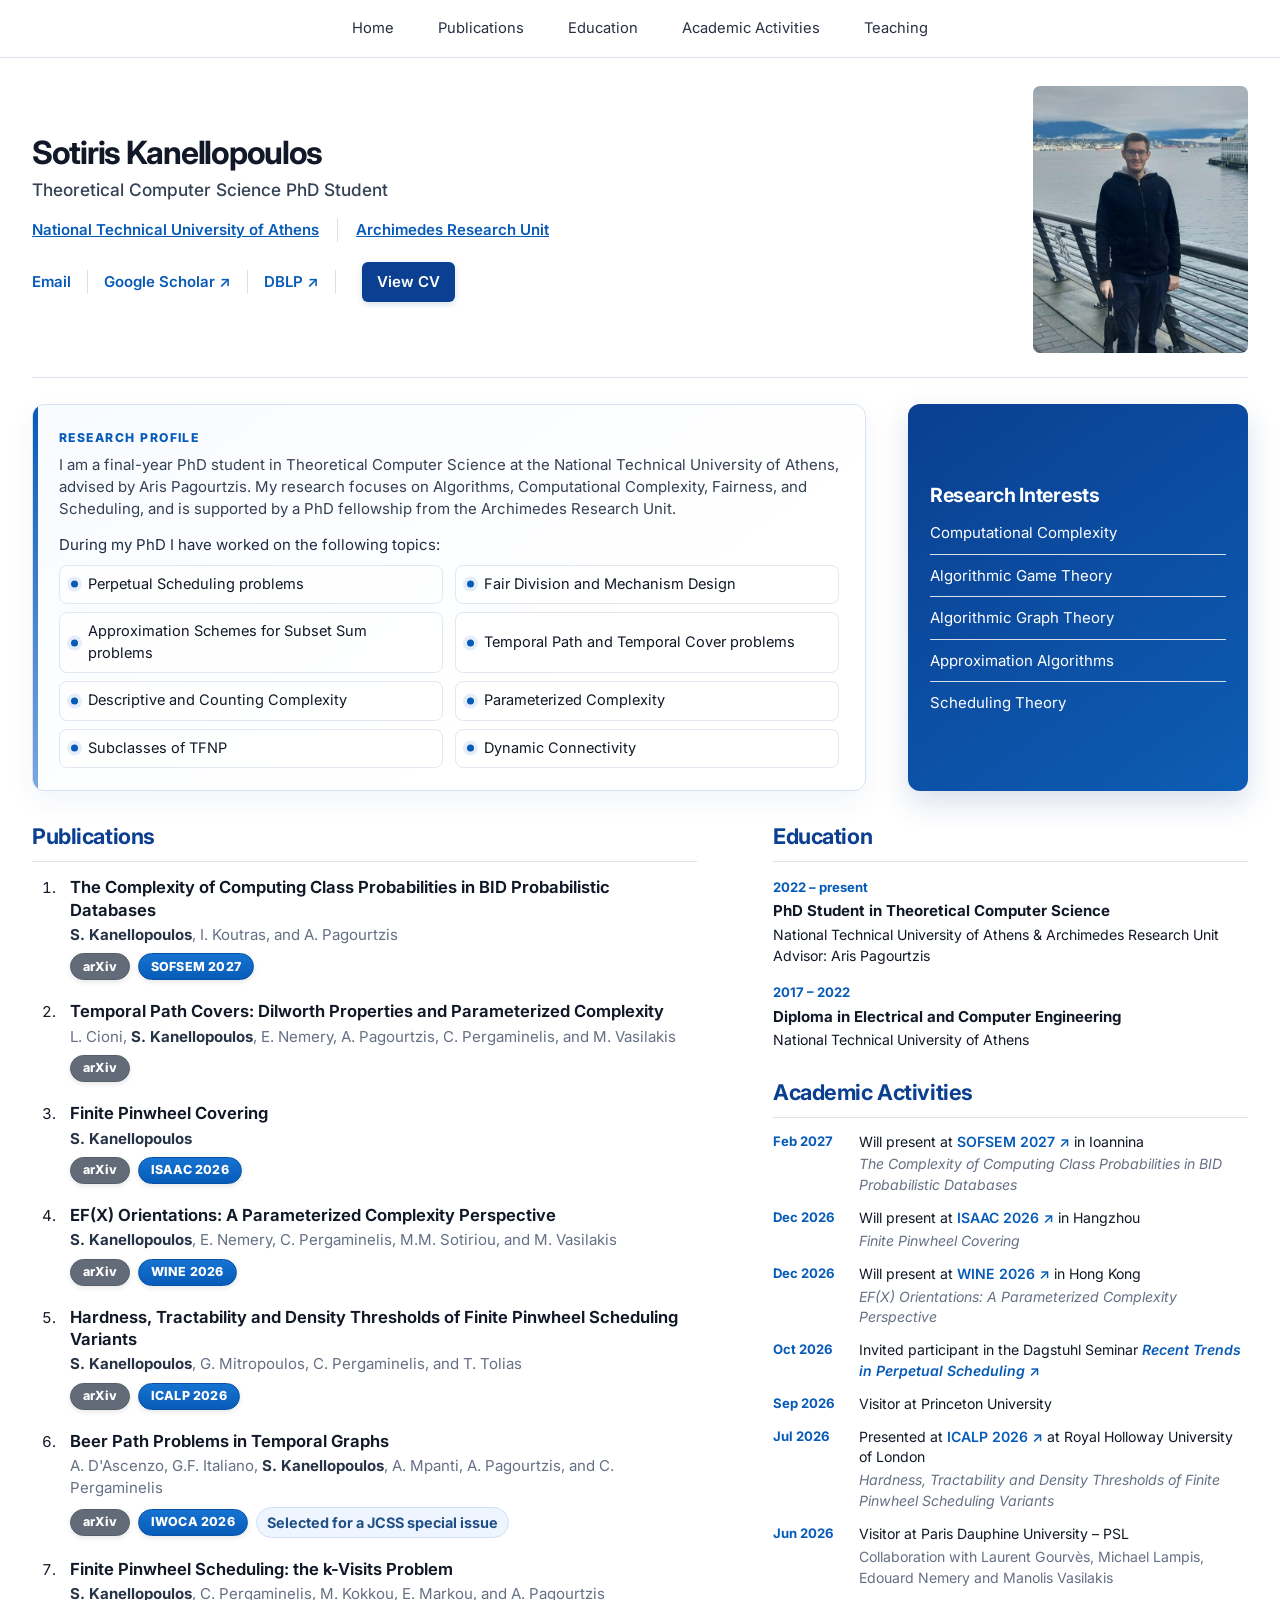
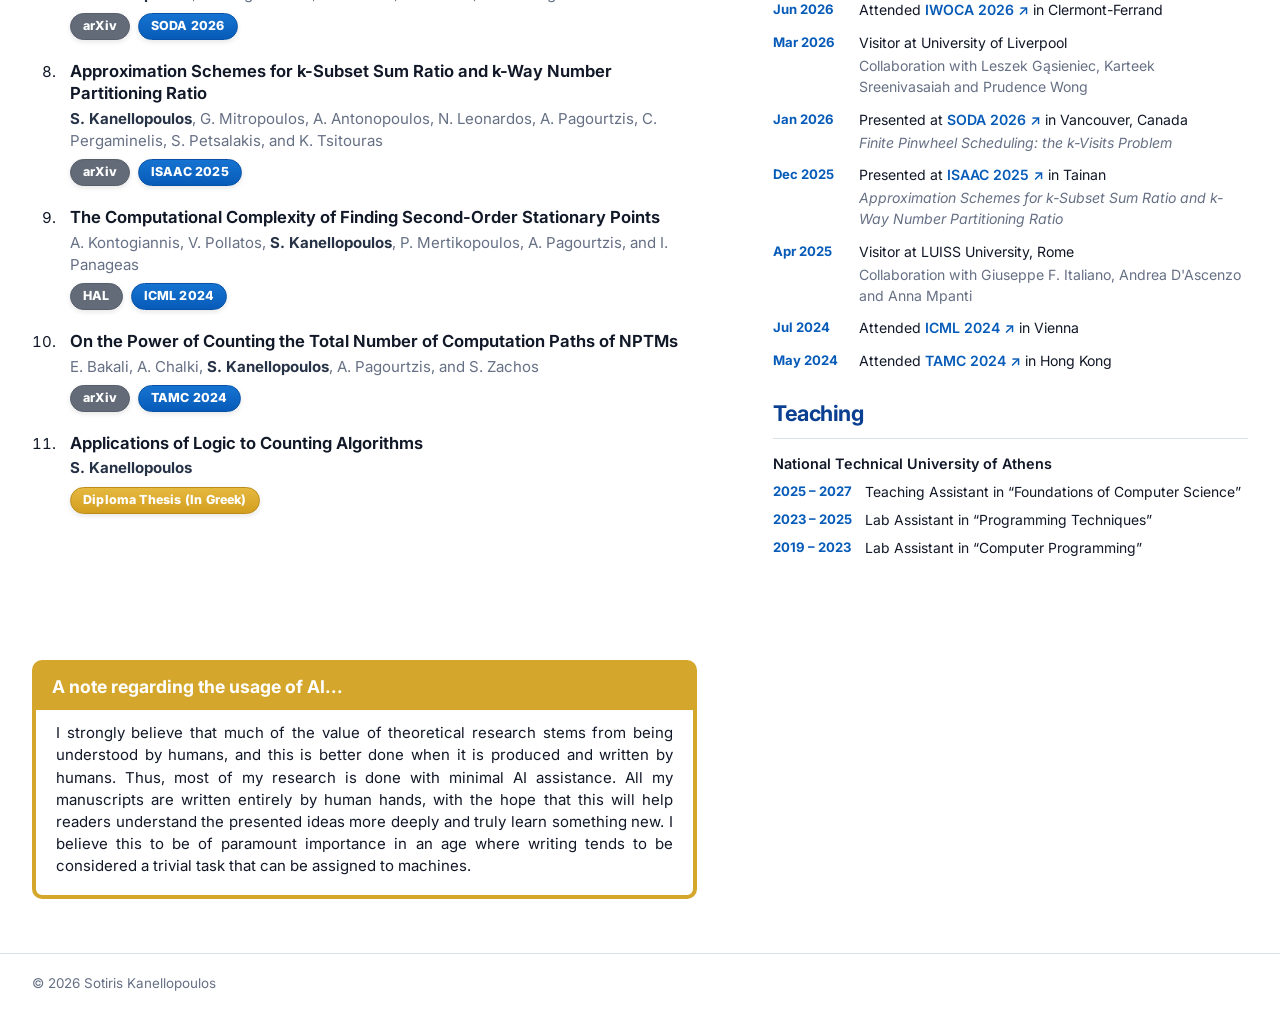
==== commit f83d5027: "Add files via upload" ====
--- a/index.html
+++ b/index.html
@@ -90,7 +90,7 @@
               <h3>The Complexity of Computing Class Probabilities in BID Probabilistic Databases</h3>
               <p class="authors"><strong>S. Kanellopoulos</strong>, I. Koutras, and A. Pagourtzis</p>
               <div class="badges">
-                <a class="badge badge-preprint" href="https://arxiv.org/abs/2609.21245" target="_blank" rel="noopener">arXiv</a>
+                <a class="badge badge-preprint" href="https://arxiv.org/abs/2609.21245" target="_blank" rel="noopener">arXiv</a><a class="badge badge-venue" href="placeholder" target="_blank" rel="noopener">SOFSEM 2027</a>
               </div>
             </article>
           </li>
@@ -115,7 +115,7 @@
           <li>
             <article class="publication">
               <h3>EF(X) Orientations: A Parameterized Complexity Perspective</h3>
-              <p class="authors"><strong>S. Kanellopoulos</strong>, E. Nemery, C. Pergaminelis, M. M. Sotiriou, and M. Vasilakis</p>
+              <p class="authors"><strong>S. Kanellopoulos</strong>, E. Nemery, C. Pergaminelis, M.M. Sotiriou, and M. Vasilakis</p>
               <div class="badges">
                 <a class="badge badge-preprint" href="https://arxiv.org/abs/2512.25033" target="_blank" rel="noopener">arXiv</a><a class="badge badge-venue" href="placeholder" target="_blank" rel="noopener">WINE 2026</a>
               </div>
@@ -131,7 +131,7 @@
           <li>
             <article class="publication">
               <h3>Beer Path Problems in Temporal Graphs</h3>
-              <p class="authors">A. D'Ascenzo, G. F. Italiano, <strong>S. Kanellopoulos</strong>, A. Mpanti, A. Pagourtzis, and C. Pergaminelis</p>
+              <p class="authors">A. D'Ascenzo, G.F. Italiano, <strong>S. Kanellopoulos</strong>, A. Mpanti, A. Pagourtzis, and C. Pergaminelis</p>
               <div class="badges"><a class="badge badge-preprint" href="https://arxiv.org/abs/2507.08685" target="_blank" rel="noopener">arXiv</a><a class="badge badge-venue" href="https://link.springer.com/chapter/10.1007/978-3-032-27732-9_16" target="_blank" rel="noopener">IWOCA 2026</a><span class="note note-highlight">Selected for a JCSS special issue</span></div>
             </article>
           </li>
@@ -192,6 +192,7 @@
         <section id="visits" class="sidebar-section">
           <h2 class="section-heading">Academic Activities</h2>
           <div class="timeline">
+			<article><span class="date">Feb 2027</span><div><p>Will present at <a href="https://sofsem2027.conf.uoi.gr/" target="_blank" rel="noopener">SOFSEM 2027 ↗</a> in Ioannina </p><p class="muted"><em>The Complexity of Computing Class Probabilities in BID Probabilistic Databases</em></p></div></article>
 			<article><span class="date">Dec 2026</span><div><p>Will present at <a href="https://www.algo-door.com/isaac2026/" target="_blank" rel="noopener">ISAAC 2026 ↗</a> in Hangzhou </p><p class="muted"><em>Finite Pinwheel Covering</em></p></div></article>
 			<article><span class="date">Dec 2026</span><div><p>Will present at <a href="https://wine2026conf.github.io/" target="_blank" rel="noopener">WINE 2026 ↗</a> in Hong Kong </p><p class="muted"><em>EF(X) Orientations: A Parameterized Complexity Perspective</em></p></div></article>
             <article><span class="date">Oct 2026</span><div><p>Invited participant in the Dagstuhl Seminar <a href="https://www.dagstuhl.de/seminars/seminar-calendar/seminar-details/26412" target="_blank" rel="noopener"><em>Recent Trends in Perpetual Scheduling</em> ↗</a></p></div></article>
